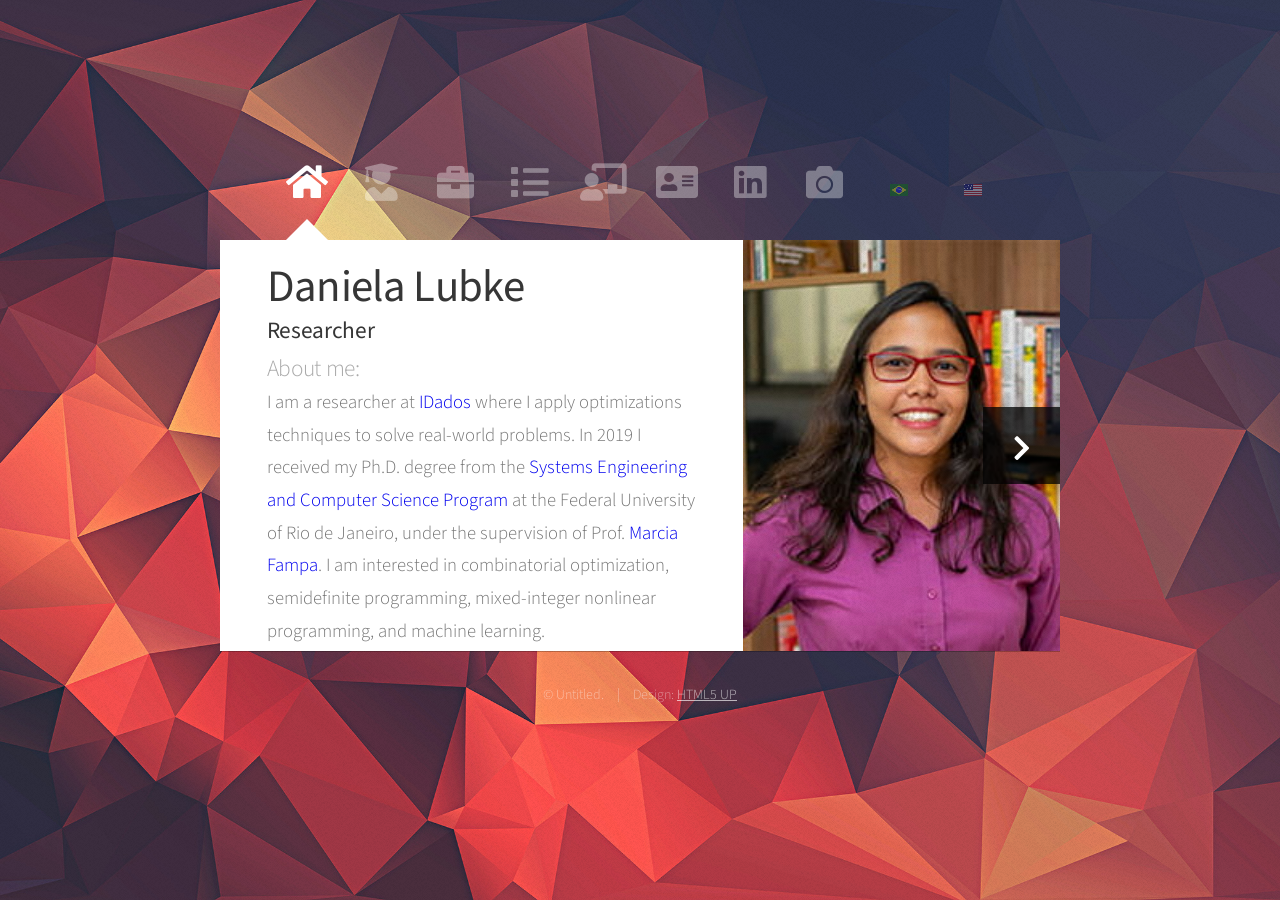
==== index.html @ ae545140 "Add files via upload" ====
<!DOCTYPE HTML>
<!--
	Astral by HTML5 UP
	html5up.net | @ajlkn
    Free for personal and commercial use under the CCA 3.0 license (html5up.net/license)
    https://fontawesome.com/icons?d=gallery
-->
<html>
	<head>
		<title>Daniela Lubke</title>
		<meta charset="utf-8" />
		<meta name="viewport" content="width=device-width, initial-scale=1, user-scalable=no" />
		<link rel="stylesheet" href="assets/css/main.css" />
		<noscript><link rel="stylesheet" href="assets/css/noscript.css" /></noscript>
	</head>
	<body class="is-preload">

		<!-- Wrapper-->
			<div id="wrapper">

				<!-- Nav -->
					<nav id="nav">
                        <a href="#" class="icon solid fa-home"><span>Home</span></a>
                        <a href="#education" class="icon solid fa-user-graduate"><span>Education</span></a>
						<a href="#work" class="icon solid fa-briefcase"><span>Work</span></a>
                        <a href="#papers" class="icon solid fa-list"><span>Publications</span></a>
                        <a href="#talks" class="icon solid fa-chalkboard-teacher"><span>Talks</span></a>
                       <!-- <a href="#tutorial" class="icon solid fa-file-code"><span>Tutorial</span></a>  -->
                        <a class="icon solid fa-address-card" href = "docs/D_Lubke_cv_EN.pdf"><span>CV</span></a>
						<a href="https://www.linkedin.com/in/danielalubke" class="icon brands fa-linkedin"><span>Linkedin</span></a>
                        <a href="#photos" class="icon solid fa-camera"><span>Photos</span></a>
                        <a href="index_pt.html" ><img src="images/pt_br.gif" id="logo" /><span>Português</span></a>
                        <a href= "index_en.html"><img src="images/us.gif" id="logo" /><span>English</span></a>


                        
						
						
					</nav>

				<!-- Main -->
					<div id="main">

						<!-- Me -->
							<article id="home" class="panel intro">
								<header>
                                    <h1 class="text-center" style="margin-top: 5%" >Daniela Lubke</h1>
                                    
                                    <h3>Researcher</h3>
                                
                                </p></p>
                                    <p>
                                        <p>About me:</p>


                                        I am a researcher at <a href="http://idados.id" style="text-decoration: none;" onMouseOver="this.style.textDecoration='underline';" onMouseOut="this.style.textDecoration='none';">
                                            IDados</a> where I apply optimizations techniques to solve real-world problems. 
                                        In 2019 I received my Ph.D. degree from the 
                                        <a href= "https://www.cos.ufrj.br/index.php/en/" style="text-decoration: none;" onMouseOver="this.style.textDecoration='underline';" onMouseOut="this.style.textDecoration='none';"> Systems Engineering and Computer Science Program</a> 
                                        at the Federal University of Rio de Janeiro, under the supervision of Prof.  <a href ="https://www.cos.ufrj.br/index.php/en/people/details/22/1039-fampa" style="text-decoration: none;" onMouseOver="this.style.textDecoration='underline';" onMouseOut="this.style.textDecoration='none';">Marcia Fampa</a>. 
                                        
                                        I am interested in combinatorial optimization, semidefinite programming, mixed-integer nonlinear programming, and machine learning.
                                        

                                    
                                    </p> 


								</header>
								<a href="#education" class="jumplink pic">
									<span class="arrow icon solid fa-chevron-right"><span>More about me</span></span>
									<img src="images/daniela-lubke.jpg" alt="" />
								</a>
                            </article>
                            

						<!-- Education -->
                        <article id="education" class="panel">
                            <header>
                                <h2>Education</h2>
                            </header>
                            <p>

                                <a class="icon solid fa-user-graduate"></a> D.Sc. in  Systems Engineering and Computer Science, 2019<br>
                                Federal University of Rio de Janeiro, UFRJ<br><br>

                                <a class="icon solid fa-user-graduate"></a> M.Sc. in Systems Engineering and Computer Science, 2014<br>
                                Federal University of Rio de Janeiro, UFRJ<br><br>

                                <a class="icon solid fa-user-graduate"></a> B.Sc. in Mathematics, 2011<br>
                                Federal Rural University of Rio de Janeiro, UFRRJ<br><br>

                            </p>
                      
                        
                        </article>

                           


						<!-- Work -->
							<article id="work" class="panel">
								<header>
									<h2>Work</h2>
								</header>
								<p>


                                    Since 2018 I am a researcher at <a href ="https://www.idados.id" style="text-decoration: none;" onMouseOver="this.style.textDecoration='underline';" onMouseOut="this.style.textDecoration='none';"> IDados</a>, 
                                    where I develop optimization models to solve real-world problems. My main attribution is modeling and propose solutions for problems in 
                                    public educations. I apply optimization techniques to redesigning the transport network, the schools system and to choose the best place to expand and/or build new schools.

                                    <p>

                                    </p>

                                    In January 2020, my article <a href="https://doi.org/10.1016/j.ejor.2019.08.027" style="text-decoration: none;" onMouseOver="this.style.textDecoration='underline';" onMouseOut="this.style.textDecoration='none';">"Parametric Convex Quadratic Relaxation of the Quadratic Knapsack Problem"</a>, was selected a <a href ="https://www.journals.elsevier.com/european-journal-of-operational-research/highlighted-articles/ejor-editors-choice-articles-january-2020" style="text-decoration: none;" onMouseOver="this.style.textDecoration='underline';" onMouseOut="this.style.textDecoration='none';">  highlighted article of EJOR</a>.
                                    The main contribution of this paper was the new valid inequalities derived from cover and knapsack inequalities for the quadratic knapsack problem. 
                                    These inequalities can also be applied to more general relaxations of binary quadratic programming problems.
                                    <p>

                                    </p>

                                    During my Ph.D., in 2017, I was a visiting researcher in the <a href = "https://uwaterloo.ca/combinatorics-and-optimization/"style="text-decoration: none;" onMouseOver="this.style.textDecoration='underline';" onMouseOut="this.style.textDecoration='none';" >Combinatorics and Optimization department</a> 
                                    at the <a href = "https://uwaterloo.ca"style="text-decoration: none;" onMouseOver="this.style.textDecoration='underline';" onMouseOut="this.style.textDecoration='none';" >
                                        University of Waterloo</a>, 
                                    where I worked together with Prof. <a href="http://www.math.uwaterloo.ca/~hwolkowi/" style="text-decoration: none;" onMouseOver="this.style.textDecoration='underline';" onMouseOut="this.style.textDecoration='none';"> Henry Wolkowicz </a> and Fei Wang. 
                                    
                                    <p>

                                    </p>




                                    <h2>Interests</h2><br>
                                    <ul>
                                        <li>Combinatorial Optimization</li>
                                        <li>Semidefinite Programming </li>
                                        <li>Mixed-Integer Nonlinear Programming</li>
                                        <li>Machine Learning</li>
                                         
                                        
                                    </ul>
    


                                    
                                </p>
							
                            </article>
                            
                              <!-- Tutoriais 
							<article id="tutorial" class="panel">
								<header>
									<h2>Tutoriais</h2>
								</header>
								<p>
									Em construção
                                </p>
                                
                                
								
                            </article>

                            -->

                            
                            <!-- cv -->
							<article id="talks" class="panel">
								<header>
									<h2>Conference Presentations</h2>
								</header>
								<p>
                                    <ul>

                                        
                                        <a href="docs/poster.pdf" class="icon solid fa-file-pdf"><span></span></a> 
                                        <b>ADMM for the SDP relaxation of the QAP and QKP</b><br>
                                        XIX International Conference on Integer Programming and Combinatorial Optimization IPCO.<br> 
                                        <p style="font-size: 15px"> July 2017 - Waterloo, Canada.</p>


                                        <a href="docs/SBPO2015apresenta.pdf" class="icon solid fa-file-pdf"><span></span></a> 
                                        <b>Upper bounds for the binary quadratic knapsack problem</b><br>
                                        XLVII Simpósio Brasileiro de Pesquisa Operacional - SBPO<br>
                                        <p style="font-size: 15px"> August 2015 - Porto de Galinhas, Pernambuco. </p>


                                        <b>Covering of Solid Bodies by Spheres via Flying Elephants Method</b><br>
                                        11th Metaheuristics International Conference.<br>
                                        <p style="font-size: 15px"> June 2015 - Agadir, Marrocos. </p>


                                        <a href="docs/Clustering 2014 Sobrapo XLVI SBPO Salvador.pdf" class="icon solid fa-file-pdf"><span></span></a> 
                                        <b>Solving Medium and Large Size Problems of the Literature by the Accelerated Hyperbolic Smoothing Clustering Method</b><br>
                                        XLVI Simpósio Brasileiro de Pesquisa Operacional.<br>
                                        <p style="font-size: 15px"> Setember 2014 - Salvador, Bahia </p>

                                        <a href="docs/Apres-SBPO-2014.pdf" class="icon solid fa-file-pdf"><span></span></a> 
                                        <b>Solution of the Problem of Covering Solid Bodies by Spheres using the Hyperbolic Smoothing Technique</b><br>
                                        XLVI Simpósio Brasileiro de Pesquisa Operacional.<br>
                                        <p style="font-size: 15px"> Setember 2014 - Salvador, Bahia </p>
                                        

                                    
                                        
                                    </ul>

                                </p>
                                
                                
								
                            </article>
                            
                            <!-- Papers-->
							<article id="papers" class="panel">

                                <header>
									<h2>Ph.D. Thesis (in Portuguese)</h2>
								</header>
								<p>
								<!-- ADD TEXT-->
                                </p>
                                
                                <ul>
                                    <li> <b>LUBKE, D.</b> <i>Relaxações Convexas e Desigualdades Válidas para o Problema da Mochila Quadrático Binário.</i>  2019.</li>
                                    <a href=" https://www.cos.ufrj.br/uploadfile/publicacao/2893.pdf">https://www.cos.ufrj.br/uploadfile/publicacao/2893.pdf</a>
                                    
                                  </ul>

                                  <header>
									<h2>M.Sc. Dissertation (in Portuguese)</h2>
								</header>
								<p>
								<!-- ADD TEXT-->
                                </p>
                                
                                <ul>
                                    <li> <b>LUBKE, D.</b> <i>OPTIMAL COVERING OF SOLID BODIES BY SPHERES VIA HYPERBOLIC
                                        SMOOTHING TECHNIQUE.</i>2014.</li>
                                    <a href=" https://www.cos.ufrj.br/uploadfile/1394623478.pdf">https://www.cos.ufrj.br/uploadfile/1394623478.pdf</a>
                                    
                                  </ul>


								<header>
									<h2>Articles in Scientific Journals</h2>
								</header>
								<p>
								<!-- ADD TEXT-->
                                </p>
                                
                                <ul>
                                    <li>Fampa, M.; <b>LUBKE, D.</b>; WANG, F.; WOLKOWICZ, H. <i>Parametric Convex Quadratic Relaxation of the Quadratic Knapsack Problem.</i> EUROPEAN JOURNAL OF OPERATIONAL RESEARCH, v. 1, p. 1, 2019.</li>
                                    <a href=" https://doi.org/10.1016/j.ejor.2019.08.027">https://doi.org/10.1016/j.ejor.2019.08.027</a>
                                    <li><b>LUBKE, DANIELA CRISTINA</b>; XAVIER, VINICIUS LAYTER; VENCESLAU, HELDER MANOEL; XAVIER, ADILSON ELIAS. <i>Flying elephants method applied to the problem of covering solid bodies with spheres</i>, Int. J. Metaheuristics, Vol. 7, No. 1, 2018.</li>
                                    <a href=" https://doi.org/10.1504/IJMHEUR.2018.091868">https://doi.org/10.1504/IJMHEUR.2018.091868</a>
                                    <li>VENCESLAU, HELDER MANOEL; <b>LUBKE, DANIELA CRISTINA</b>; XAVIER, ADILSON ELIAS. <i>Optimal covering of solid bodies by spheres via the hyperbolic smoothing technique</i>, Optimization Methods and Software, v. 1, p. 1-13, 2014.</li>
                                    <a href=" https://doi.org/10.1080/10556788.2014.934686">https://doi.org/10.1080/10556788.2014.934686</a>
                                  </ul>
                                  

                                  <header>
                                    <h2>Papers presented in conferences</h2>
                                </header>
                                  <ul>
                                    <li> COSTA, M.; FAMPA, M.; <b>LUBKE, D. C.;</b> <i>Upper bounds for the binary quadratic knapsack problem</i>, Publicado em anais do XLVII Simpósio Brasileiro de Pesquisa Operacional, 2015, Porto de Galinhas, Pernambuco.</li>
                                    <a href="http://www.din.uem.br/sbpo/sbpo2015/pdf/142864.pdf">http://www.din.uem.br/sbpo/sbpo2015/pdf/142864.pdf</a>
                                    
                                    <li><b>LUBKE, DANIELA CRISTINA</b>; VENCESLAU, HELDER MANOEL; XAVIER, ADILSON ELIAS. <i>Solution of the Problem of Covering Solid Bodies by Spheres using the Hyperbolic Smoothing Technique</i>, Publicado em anais do XLVI Simpósio Brasileiro de Pesquisa Operacional, 2014, Salvador, Bahia. v.1 p. 2686-2694.</li>
                                    <a href="http://www.din.uem.br/sbpo/sbpo2014/pdf/arq0388.pdf">http://www.din.uem.br/sbpo/sbpo2014/pdf/arq0388.pdf</a>
                                    
                                </ul>

                                 <p>
                                  <header>
                                    <h3>in Portuguese</h3>
                                 </header>
                                 </p>

                                 <ul>
                                    
                                    <li><b>LUBKE, D. C.</b>; XAVIER, A. E.; OLIVEIRA, A. A. F.; XAVIER, V. L. <i>Cobertura de corpos por esferas utilizando suavização hiperbólica.</i> Publicado em anais do XLV Simpósio Brasileiro de Pesquisa Operacional, 2013, Natal. v.1 p. 2658-2665.</li>
                                    <a href="http://www.din.uem.br/sbpo/sbpo2013/pdf/arq0295.pdf">http://www.din.uem.br/sbpo/sbpo2013/pdf/arq0295.pdf</a>
                                   
                                    
                                  </ul>

                                <header>
                                    <h2> Summary published in proceedings of conferences</h2>
                                </header>
                              <ul>
                                <li> Fampa, Marcia; <b>LUBKE, DANIELA CRISTINA</b>; Wang, Fei; Wolkowicz, Henry. <i>Extending cover inequalities for the quadratic knapsack problem to relaxations in lifted space.</i> XIX Latin-Iberoamerican Conference on Operations Research - CLAIO 2018.</li>
                                <a href="http://www.sopios.org.pe/static/claio/proceeding.pdf">http://www.sopios.org.pe/static/claio/proceeding.pdf</a>

                                <li> M. Fampa, <b>D. Lubke</b>, F. Wang, H. Wolkowicz, <i>“Convexification of the Quadratic Knapsack Problem with Integrated Cut Strengthening”</i>. 
                                    Oberwolfach Reports 26 (2019),pp. 19-21. (Proceedings of the workshop on Mixed-integer Nonlinear Optimization: ahatchery for modern mathematics, 
                                    Mathematisches Forschungsinstitut, Oberwolfach,Germany, 2019). DOI: 10.4171/OWR/2019/26

                                <li>VENCESLAU, HELDER MANOEL; <b>LUBKE, DANIELA CRISTINA</b>; XAVIER, ADILSON ELIAS. <i>The Hyperbolic Smoothing Technique applied to the covering of three dimensional bodies by spheres</i>, 2014, Perpignan, France, June 26-28, Book of Abstracts of EUROPT-2014, v. 1. p. 33-33.  </li>

                                <li>XAVIER, A. E. ; OLIVEIRA, A. A. F. ; <b>LUBKE, D. C.</b> ; XAVIER, V. L. <i>Optimal Covering of a Solid Body via Hyperbolic Smoothing Technique</i>, 2013, Florence, Italy, June 26-28, Annals EUROPT 2013. v. 1. p. 31-31. </li>
                                    

                                
                            </ul>
                          </article>


                                              						<!-- Photos -->
							<article id="photos" class="panel">
								<header>
									<h2>Photos</h2>
								</header>
								<p>
                                    
                                    
								</p>
								<section>
									<div class="row">
										<div class="col-4 col-6-medium col-12-small">
											<a href="images/talks/SBPO2015.jpeg" class="image fit"><img src="images/talks/SBPO2015.jpeg" alt=""></a>
										</div>
										<div class="col-4 col-6-medium col-12-small">
											<a href="images/talks/SBPO2015_2.jpeg" class="image fit"><img src="images/talks/SBPO2015_2.jpeg" alt=""></a>
										</div>
										<div class="col-4 col-6-medium col-12-small">
											<a href="images/talks/sbpo2014.jpeg" class="image fit"><img src="images/talks/sbpo2014.jpeg" alt=""></a>
										</div>
										<div class="col-4 col-6-medium col-12-small">
											<a href="images/talks/MIC2015.jpeg" class="image fit"><img src="images/talks/MIC2015.jpeg" alt=""></a>
										</div>
										<div class="col-4 col-6-medium col-12-small">
											<a href="images/talks/tese_1.jpeg" class="image fit"><img src="images/talks/tese_1.jpeg" alt=""></a>
                                        </div>

                                        <div class="col-4 col-6-medium col-12-small">
											<a href="images/talks/tese_2.jpeg" class="image fit"><img src="images/talks/tese_2.jpeg" alt=""></a>
                                        </div>

                                        <div class="col-4 col-6-medium col-12-small">
											<a href="images/talks/IPCO2017.jpeg" class="image fit"><img src="images/talks/IPCO2017.jpeg" alt=""></a>
                                        </div>


                                        <div class="col-4 col-6-medium col-12-small">
											<a href="images/talks/IPCO2017.jpeg" class="image fit"><img src="images/talks/IPCO2017.jpeg" alt=""></a>
                                        </div>




                                        

                                        





                                        

                                        
                                

										
									</div>
								</section>
							</article>







                          
                    </div>
                    




				<!-- Footer -->
					<div id="footer">
						<ul class="copyright">
							<li>&copy; Untitled.</li><li>Design: <a href="http://html5up.net">HTML5 UP</a></li>
						</ul>
					</div>

			</div>

		<!-- Scripts -->
			<script src="assets/js/jquery.min.js"></script>
			<script src="assets/js/browser.min.js"></script>
			<script src="assets/js/breakpoints.min.js"></script>
			<script src="assets/js/util.js"></script>
			<script src="assets/js/main.js"></script>

	</body>
</html>
---- assets/css/main.css ----
@import url("https://fonts.googleapis.com/css?family=Source+Sans+Pro:300,400,300italic,400italic");
@import url("fontawesome-all.min.css");

/*
	Astral by HTML5 UP
	html5up.net | @ajlkn
	Free for personal and commercial use under the CCA 3.0 license (html5up.net/license)
*/

html, body, div, span, applet, object,
iframe, h1, h2, h3, h4, h5, h6, p, blockquote,
pre, a, abbr, acronym, address, big, cite,
code, del, dfn, em, img, ins, kbd, q, s, samp,
small, strike, strong, sub, sup, tt, var, b,
u, i, center, dl, dt, dd, ol, ul, li, fieldset,
form, label, legend, table, caption, tbody,
tfoot, thead, tr, th, td, article, aside,
canvas, details, embed, figure, figcaption,
footer, header, hgroup, menu, nav, output, ruby,
section, summary, time, mark, audio, video {
	margin: 0;
	padding: 0;
	border: 0;
	font-size: 100%;
	font: inherit;
	vertical-align: baseline;}

article, aside, details, figcaption, figure,
footer, header, hgroup, menu, nav, section {
	display: block;}

body {
	line-height: 1;
}

ol, ul {
	list-style: none;
}

blockquote, q {
	quotes: none;
}

	blockquote:before, blockquote:after, q:before, q:after {
		content: '';
		content: none;
	}

table {
	border-collapse: collapse;
	border-spacing: 0;
}

body {
	-webkit-text-size-adjust: none;
}

mark {
	background-color: transparent;
	color: inherit;
}

input::-moz-focus-inner {
	border: 0;
	padding: 0;
}

input, select, textarea {
	-moz-appearance: none;
	-webkit-appearance: none;
	-ms-appearance: none;
	appearance: none;
}

/* Row */

	.row {
		display: flex;
		flex-wrap: wrap;
		box-sizing: border-box;
		align-items: stretch;
	}

		.row > * {
			box-sizing: border-box;
		}

		.row.gtr-uniform > * > :last-child {
			margin-bottom: 0;
		}

		.row.aln-left {
			justify-content: flex-start;
		}

		.row.aln-center {
			justify-content: center;
		}

		.row.aln-right {
			justify-content: flex-end;
		}

		.row.aln-top {
			align-items: flex-start;
		}

		.row.aln-middle {
			align-items: center;
		}

		.row.aln-bottom {
			align-items: flex-end;
		}

		.row > .imp {
			order: -1;
		}

		.row > .col-1 {
			width: 8.33333%;
		}

		.row > .off-1 {
			margin-left: 8.33333%;
		}

		.row > .col-2 {
			width: 16.66667%;
		}

		.row > .off-2 {
			margin-left: 16.66667%;
		}

		.row > .col-3 {
			width: 25%;
		}

		.row > .off-3 {
			margin-left: 25%;
		}

		.row > .col-4 {
			width: 33.33333%;
		}

		.row > .off-4 {
			margin-left: 33.33333%;
		}

		.row > .col-5 {
			width: 41.66667%;
		}

		.row > .off-5 {
			margin-left: 41.66667%;
		}

		.row > .col-6 {
			width: 50%;
		}

		.row > .off-6 {
			margin-left: 50%;
		}

		.row > .col-7 {
			width: 58.33333%;
		}

		.row > .off-7 {
			margin-left: 58.33333%;
		}

		.row > .col-8 {
			width: 66.66667%;
		}

		.row > .off-8 {
			margin-left: 66.66667%;
		}

		.row > .col-9 {
			width: 75%;
		}

		.row > .off-9 {
			margin-left: 75%;
		}

		.row > .col-10 {
			width: 83.33333%;
		}

		.row > .off-10 {
			margin-left: 83.33333%;
		}

		.row > .col-11 {
			width: 91.66667%;
		}

		.row > .off-11 {
			margin-left: 91.66667%;
		}

		.row > .col-12 {
			width: 100%;
		}

		.row > .off-12 {
			margin-left: 100%;
		}

		.row.gtr-0 {
			margin-top: 0em;
			margin-left: 0em;
		}

			.row.gtr-0 > * {
				padding: 0em 0 0 0em;
			}

			.row.gtr-0.gtr-uniform {
				margin-top: 0em;
			}

				.row.gtr-0.gtr-uniform > * {
					padding-top: 0em;
				}

		.row.gtr-25 {
			margin-top: -0.3125em;
			margin-left: -0.3125em;
		}

			.row.gtr-25 > * {
				padding: 0.3125em 0 0 0.3125em;
			}

			.row.gtr-25.gtr-uniform {
				margin-top: -0.3125em;
			}

				.row.gtr-25.gtr-uniform > * {
					padding-top: 0.3125em;
				}

		.row.gtr-50 {
			margin-top: -0.625em;
			margin-left: -0.625em;
		}

			.row.gtr-50 > * {
				padding: 0.625em 0 0 0.625em;
			}

			.row.gtr-50.gtr-uniform {
				margin-top: -0.625em;
			}

				.row.gtr-50.gtr-uniform > * {
					padding-top: 0.625em;
				}

		.row {
			margin-top: -1.25em;
			margin-left: -1.25em;
		}

			.row > * {
				padding: 1.25em 0 0 1.25em;
			}

			.row.gtr-uniform {
				margin-top: -1.25em;
			}

				.row.gtr-uniform > * {
					padding-top: 1.25em;
				}

		.row.gtr-150 {
			margin-top: -1.875em;
			margin-left: -1.875em;
		}

			.row.gtr-150 > * {
				padding: 1.875em 0 0 1.875em;
			}

			.row.gtr-150.gtr-uniform {
				margin-top: -1.875em;
			}

				.row.gtr-150.gtr-uniform > * {
					padding-top: 1.875em;
				}

		.row.gtr-200 {
			margin-top: -2.5em;
			margin-left: -2.5em;
		}

			.row.gtr-200 > * {
				padding: 2.5em 0 0 2.5em;
			}

			.row.gtr-200.gtr-uniform {
				margin-top: -2.5em;
			}

				.row.gtr-200.gtr-uniform > * {
					padding-top: 2.5em;
				}

		@media screen and (max-width: 1680px) {

			.row {
				display: flex;
				flex-wrap: wrap;
				box-sizing: border-box;
				align-items: stretch;
			}

				.row > * {
					box-sizing: border-box;
				}

				.row.gtr-uniform > * > :last-child {
					margin-bottom: 0;
				}

				.row.aln-left {
					justify-content: flex-start;
				}

				.row.aln-center {
					justify-content: center;
				}

				.row.aln-right {
					justify-content: flex-end;
				}

				.row.aln-top {
					align-items: flex-start;
				}

				.row.aln-middle {
					align-items: center;
				}

				.row.aln-bottom {
					align-items: flex-end;
				}

				.row > .imp-xlarge {
					order: -1;
				}

				.row > .col-1-xlarge {
					width: 8.33333%;
				}

				.row > .off-1-xlarge {
					margin-left: 8.33333%;
				}

				.row > .col-2-xlarge {
					width: 16.66667%;
				}

				.row > .off-2-xlarge {
					margin-left: 16.66667%;
				}

				.row > .col-3-xlarge {
					width: 25%;
				}

				.row > .off-3-xlarge {
					margin-left: 25%;
				}

				.row > .col-4-xlarge {
					width: 33.33333%;
				}

				.row > .off-4-xlarge {
					margin-left: 33.33333%;
				}

				.row > .col-5-xlarge {
					width: 41.66667%;
				}

				.row > .off-5-xlarge {
					margin-left: 41.66667%;
				}

				.row > .col-6-xlarge {
					width: 50%;
				}

				.row > .off-6-xlarge {
					margin-left: 50%;
				}

				.row > .col-7-xlarge {
					width: 58.33333%;
				}

				.row > .off-7-xlarge {
					margin-left: 58.33333%;
				}

				.row > .col-8-xlarge {
					width: 66.66667%;
				}

				.row > .off-8-xlarge {
					margin-left: 66.66667%;
				}

				.row > .col-9-xlarge {
					width: 75%;
				}

				.row > .off-9-xlarge {
					margin-left: 75%;
				}

				.row > .col-10-xlarge {
					width: 83.33333%;
				}

				.row > .off-10-xlarge {
					margin-left: 83.33333%;
				}

				.row > .col-11-xlarge {
					width: 91.66667%;
				}

				.row > .off-11-xlarge {
					margin-left: 91.66667%;
				}

				.row > .col-12-xlarge {
					width: 100%;
				}

				.row > .off-12-xlarge {
					margin-left: 100%;
				}

				.row.gtr-0 {
					margin-top: 0em;
					margin-left: 0em;
				}

					.row.gtr-0 > * {
						padding: 0em 0 0 0em;
					}

					.row.gtr-0.gtr-uniform {
						margin-top: 0em;
					}

						.row.gtr-0.gtr-uniform > * {
							padding-top: 0em;
						}

				.row.gtr-25 {
					margin-top: -0.3125em;
					margin-left: -0.3125em;
				}

					.row.gtr-25 > * {
						padding: 0.3125em 0 0 0.3125em;
					}

					.row.gtr-25.gtr-uniform {
						margin-top: -0.3125em;
					}

						.row.gtr-25.gtr-uniform > * {
							padding-top: 0.3125em;
						}

				.row.gtr-50 {
					margin-top: -0.625em;
					margin-left: -0.625em;
				}

					.row.gtr-50 > * {
						padding: 0.625em 0 0 0.625em;
					}

					.row.gtr-50.gtr-uniform {
						margin-top: -0.625em;
					}

						.row.gtr-50.gtr-uniform > * {
							padding-top: 0.625em;
						}

				.row {
					margin-top: -1.25em;
					margin-left: -1.25em;
				}

					.row > * {
						padding: 1.25em 0 0 1.25em;
					}

					.row.gtr-uniform {
						margin-top: -1.25em;
					}

						.row.gtr-uniform > * {
							padding-top: 1.25em;
						}

				.row.gtr-150 {
					margin-top: -1.875em;
					margin-left: -1.875em;
				}

					.row.gtr-150 > * {
						padding: 1.875em 0 0 1.875em;
					}

					.row.gtr-150.gtr-uniform {
						margin-top: -1.875em;
					}

						.row.gtr-150.gtr-uniform > * {
							padding-top: 1.875em;
						}

				.row.gtr-200 {
					margin-top: -2.5em;
					margin-left: -2.5em;
				}

					.row.gtr-200 > * {
						padding: 2.5em 0 0 2.5em;
					}

					.row.gtr-200.gtr-uniform {
						margin-top: -2.5em;
					}

						.row.gtr-200.gtr-uniform > * {
							padding-top: 2.5em;
						}

		}

		@media screen and (max-width: 1280px) {

			.row {
				display: flex;
				flex-wrap: wrap;
				box-sizing: border-box;
				align-items: stretch;
			}

				.row > * {
					box-sizing: border-box;
				}

				.row.gtr-uniform > * > :last-child {
					margin-bottom: 0;
				}

				.row.aln-left {
					justify-content: flex-start;
				}

				.row.aln-center {
					justify-content: center;
				}

				.row.aln-right {
					justify-content: flex-end;
				}

				.row.aln-top {
					align-items: flex-start;
				}

				.row.aln-middle {
					align-items: center;
				}

				.row.aln-bottom {
					align-items: flex-end;
				}

				.row > .imp-large {
					order: -1;
				}

				.row > .col-1-large {
					width: 8.33333%;
				}

				.row > .off-1-large {
					margin-left: 8.33333%;
				}

				.row > .col-2-large {
					width: 16.66667%;
				}

				.row > .off-2-large {
					margin-left: 16.66667%;
				}

				.row > .col-3-large {
					width: 25%;
				}

				.row > .off-3-large {
					margin-left: 25%;
				}

				.row > .col-4-large {
					width: 33.33333%;
				}

				.row > .off-4-large {
					margin-left: 33.33333%;
				}

				.row > .col-5-large {
					width: 41.66667%;
				}

				.row > .off-5-large {
					margin-left: 41.66667%;
				}

				.row > .col-6-large {
					width: 50%;
				}

				.row > .off-6-large {
					margin-left: 50%;
				}

				.row > .col-7-large {
					width: 58.33333%;
				}

				.row > .off-7-large {
					margin-left: 58.33333%;
				}

				.row > .col-8-large {
					width: 66.66667%;
				}

				.row > .off-8-large {
					margin-left: 66.66667%;
				}

				.row > .col-9-large {
					width: 75%;
				}

				.row > .off-9-large {
					margin-left: 75%;
				}

				.row > .col-10-large {
					width: 83.33333%;
				}

				.row > .off-10-large {
					margin-left: 83.33333%;
				}

				.row > .col-11-large {
					width: 91.66667%;
				}

				.row > .off-11-large {
					margin-left: 91.66667%;
				}

				.row > .col-12-large {
					width: 100%;
				}

				.row > .off-12-large {
					margin-left: 100%;
				}

				.row.gtr-0 {
					margin-top: 0em;
					margin-left: 0em;
				}

					.row.gtr-0 > * {
						padding: 0em 0 0 0em;
					}

					.row.gtr-0.gtr-uniform {
						margin-top: 0em;
					}

						.row.gtr-0.gtr-uniform > * {
							padding-top: 0em;
						}

				.row.gtr-25 {
					margin-top: -0.3125em;
					margin-left: -0.3125em;
				}

					.row.gtr-25 > * {
						padding: 0.3125em 0 0 0.3125em;
					}

					.row.gtr-25.gtr-uniform {
						margin-top: -0.3125em;
					}

						.row.gtr-25.gtr-uniform > * {
							padding-top: 0.3125em;
						}

				.row.gtr-50 {
					margin-top: -0.625em;
					margin-left: -0.625em;
				}

					.row.gtr-50 > * {
						padding: 0.625em 0 0 0.625em;
					}

					.row.gtr-50.gtr-uniform {
						margin-top: -0.625em;
					}

						.row.gtr-50.gtr-uniform > * {
							padding-top: 0.625em;
						}

				.row {
					margin-top: -1.25em;
					margin-left: -1.25em;
				}

					.row > * {
						padding: 1.25em 0 0 1.25em;
					}

					.row.gtr-uniform {
						margin-top: -1.25em;
					}

						.row.gtr-uniform > * {
							padding-top: 1.25em;
						}

				.row.gtr-150 {
					margin-top: -1.875em;
					margin-left: -1.875em;
				}

					.row.gtr-150 > * {
						padding: 1.875em 0 0 1.875em;
					}

					.row.gtr-150.gtr-uniform {
						margin-top: -1.875em;
					}

						.row.gtr-150.gtr-uniform > * {
							padding-top: 1.875em;
						}

				.row.gtr-200 {
					margin-top: -2.5em;
					margin-left: -2.5em;
				}

					.row.gtr-200 > * {
						padding: 2.5em 0 0 2.5em;
					}

					.row.gtr-200.gtr-uniform {
						margin-top: -2.5em;
					}

						.row.gtr-200.gtr-uniform > * {
							padding-top: 2.5em;
						}

		}

		@media screen and (max-width: 980px) {

			.row {
				display: flex;
				flex-wrap: wrap;
				box-sizing: border-box;
				align-items: stretch;
			}

				.row > * {
					box-sizing: border-box;
				}

				.row.gtr-uniform > * > :last-child {
					margin-bottom: 0;
				}

				.row.aln-left {
					justify-content: flex-start;
				}

				.row.aln-center {
					justify-content: center;
				}

				.row.aln-right {
					justify-content: flex-end;
				}

				.row.aln-top {
					align-items: flex-start;
				}

				.row.aln-middle {
					align-items: center;
				}

				.row.aln-bottom {
					align-items: flex-end;
				}

				.row > .imp-medium {
					order: -1;
				}

				.row > .col-1-medium {
					width: 8.33333%;
				}

				.row > .off-1-medium {
					margin-left: 8.33333%;
				}

				.row > .col-2-medium {
					width: 16.66667%;
				}

				.row > .off-2-medium {
					margin-left: 16.66667%;
				}

				.row > .col-3-medium {
					width: 25%;
				}

				.row > .off-3-medium {
					margin-left: 25%;
				}

				.row > .col-4-medium {
					width: 33.33333%;
				}

				.row > .off-4-medium {
					margin-left: 33.33333%;
				}

				.row > .col-5-medium {
					width: 41.66667%;
				}

				.row > .off-5-medium {
					margin-left: 41.66667%;
				}

				.row > .col-6-medium {
					width: 50%;
				}

				.row > .off-6-medium {
					margin-left: 50%;
				}

				.row > .col-7-medium {
					width: 58.33333%;
				}

				.row > .off-7-medium {
					margin-left: 58.33333%;
				}

				.row > .col-8-medium {
					width: 66.66667%;
				}

				.row > .off-8-medium {
					margin-left: 66.66667%;
				}

				.row > .col-9-medium {
					width: 75%;
				}

				.row > .off-9-medium {
					margin-left: 75%;
				}

				.row > .col-10-medium {
					width: 83.33333%;
				}

				.row > .off-10-medium {
					margin-left: 83.33333%;
				}

				.row > .col-11-medium {
					width: 91.66667%;
				}

				.row > .off-11-medium {
					margin-left: 91.66667%;
				}

				.row > .col-12-medium {
					width: 100%;
				}

				.row > .off-12-medium {
					margin-left: 100%;
				}

				.row.gtr-0 {
					margin-top: 0em;
					margin-left: 0em;
				}

					.row.gtr-0 > * {
						padding: 0em 0 0 0em;
					}

					.row.gtr-0.gtr-uniform {
						margin-top: 0em;
					}

						.row.gtr-0.gtr-uniform > * {
							padding-top: 0em;
						}

				.row.gtr-25 {
					margin-top: -0.3125em;
					margin-left: -0.3125em;
				}

					.row.gtr-25 > * {
						padding: 0.3125em 0 0 0.3125em;
					}

					.row.gtr-25.gtr-uniform {
						margin-top: -0.3125em;
					}

						.row.gtr-25.gtr-uniform > * {
							padding-top: 0.3125em;
						}

				.row.gtr-50 {
					margin-top: -0.625em;
					margin-left: -0.625em;
				}

					.row.gtr-50 > * {
						padding: 0.625em 0 0 0.625em;
					}

					.row.gtr-50.gtr-uniform {
						margin-top: -0.625em;
					}

						.row.gtr-50.gtr-uniform > * {
							padding-top: 0.625em;
						}

				.row {
					margin-top: -1.25em;
					margin-left: -1.25em;
				}

					.row > * {
						padding: 1.25em 0 0 1.25em;
					}

					.row.gtr-uniform {
						margin-top: -1.25em;
					}

						.row.gtr-uniform > * {
							padding-top: 1.25em;
						}

				.row.gtr-150 {
					margin-top: -1.875em;
					margin-left: -1.875em;
				}

					.row.gtr-150 > * {
						padding: 1.875em 0 0 1.875em;
					}

					.row.gtr-150.gtr-uniform {
						margin-top: -1.875em;
					}

						.row.gtr-150.gtr-uniform > * {
							padding-top: 1.875em;
						}

				.row.gtr-200 {
					margin-top: -2.5em;
					margin-left: -2.5em;
				}

					.row.gtr-200 > * {
						padding: 2.5em 0 0 2.5em;
					}

					.row.gtr-200.gtr-uniform {
						margin-top: -2.5em;
					}

						.row.gtr-200.gtr-uniform > * {
							padding-top: 2.5em;
						}

		}

		@media screen and (max-width: 736px) {

			.row {
				display: flex;
				flex-wrap: wrap;
				box-sizing: border-box;
				align-items: stretch;
			}

				.row > * {
					box-sizing: border-box;
				}

				.row.gtr-uniform > * > :last-child {
					margin-bottom: 0;
				}

				.row.aln-left {
					justify-content: flex-start;
				}

				.row.aln-center {
					justify-content: center;
				}

				.row.aln-right {
					justify-content: flex-end;
				}

				.row.aln-top {
					align-items: flex-start;
				}

				.row.aln-middle {
					align-items: center;
				}

				.row.aln-bottom {
					align-items: flex-end;
				}

				.row > .imp-small {
					order: -1;
				}

				.row > .col-1-small {
					width: 8.33333%;
				}

				.row > .off-1-small {
					margin-left: 8.33333%;
				}

				.row > .col-2-small {
					width: 16.66667%;
				}

				.row > .off-2-small {
					margin-left: 16.66667%;
				}

				.row > .col-3-small {
					width: 25%;
				}

				.row > .off-3-small {
					margin-left: 25%;
				}

				.row > .col-4-small {
					width: 33.33333%;
				}

				.row > .off-4-small {
					margin-left: 33.33333%;
				}

				.row > .col-5-small {
					width: 41.66667%;
				}

				.row > .off-5-small {
					margin-left: 41.66667%;
				}

				.row > .col-6-small {
					width: 50%;
				}

				.row > .off-6-small {
					margin-left: 50%;
				}

				.row > .col-7-small {
					width: 58.33333%;
				}

				.row > .off-7-small {
					margin-left: 58.33333%;
				}

				.row > .col-8-small {
					width: 66.66667%;
				}

				.row > .off-8-small {
					margin-left: 66.66667%;
				}

				.row > .col-9-small {
					width: 75%;
				}

				.row > .off-9-small {
					margin-left: 75%;
				}

				.row > .col-10-small {
					width: 83.33333%;
				}

				.row > .off-10-small {
					margin-left: 83.33333%;
				}

				.row > .col-11-small {
					width: 91.66667%;
				}

				.row > .off-11-small {
					margin-left: 91.66667%;
				}

				.row > .col-12-small {
					width: 100%;
				}

				.row > .off-12-small {
					margin-left: 100%;
				}

				.row.gtr-0 {
					margin-top: 0em;
					margin-left: 0em;
				}

					.row.gtr-0 > * {
						padding: 0em 0 0 0em;
					}

					.row.gtr-0.gtr-uniform {
						margin-top: 0em;
					}

						.row.gtr-0.gtr-uniform > * {
							padding-top: 0em;
						}

				.row.gtr-25 {
					margin-top: -0.3125em;
					margin-left: -0.3125em;
				}

					.row.gtr-25 > * {
						padding: 0.3125em 0 0 0.3125em;
					}

					.row.gtr-25.gtr-uniform {
						margin-top: -0.3125em;
					}

						.row.gtr-25.gtr-uniform > * {
							padding-top: 0.3125em;
						}

				.row.gtr-50 {
					margin-top: -0.625em;
					margin-left: -0.625em;
				}

					.row.gtr-50 > * {
						padding: 0.625em 0 0 0.625em;
					}

					.row.gtr-50.gtr-uniform {
						margin-top: -0.625em;
					}

						.row.gtr-50.gtr-uniform > * {
							padding-top: 0.625em;
						}

				.row {
					margin-top: -1.25em;
					margin-left: -1.25em;
				}

					.row > * {
						padding: 1.25em 0 0 1.25em;
					}

					.row.gtr-uniform {
						margin-top: -1.25em;
					}

						.row.gtr-uniform > * {
							padding-top: 1.25em;
						}

				.row.gtr-150 {
					margin-top: -1.875em;
					margin-left: -1.875em;
				}

					.row.gtr-150 > * {
						padding: 1.875em 0 0 1.875em;
					}

					.row.gtr-150.gtr-uniform {
						margin-top: -1.875em;
					}

						.row.gtr-150.gtr-uniform > * {
							padding-top: 1.875em;
						}

				.row.gtr-200 {
					margin-top: -2.5em;
					margin-left: -2.5em;
				}

					.row.gtr-200 > * {
						padding: 2.5em 0 0 2.5em;
					}

					.row.gtr-200.gtr-uniform {
						margin-top: -2.5em;
					}

						.row.gtr-200.gtr-uniform > * {
							padding-top: 2.5em;
						}

		}

/* Basic */

	html {
		box-sizing: border-box;
	}

	*, *:before, *:after {
		box-sizing: inherit;
	}

	body {
		background-image: url("images/overlay.png"), url("images/bg.jpg");
		background-repeat: repeat, no-repeat;
		background-size: auto, 100% 100%;
		background-attachment: fixed;
		overflow-y: scroll;
	}

		body.is-preload *, body.is-preload *:before, body.is-preload *:after {
			-moz-animation: none !important;
			-webkit-animation: none !important;
			-ms-animation: none !important;
			animation: none !important;
			-moz-transition: none !important;
			-webkit-transition: none !important;
			-ms-transition: none !important;
			transition: none !important;
		}

	body, input, textarea, select {
		font-family: 'Source Sans Pro', sans-serif;
		font-weight: 300;
		color: #777777;
		font-size: 20pt;
		line-height: 1.75em;
	}

		@media screen and (max-width: 1680px) {

			body, input, textarea, select {
				font-size: 15pt;
			}

		}

		@media screen and (max-width: 1280px) {

			body, input, textarea, select {
				font-size: 14pt;
			}

		}

		@media screen and (max-width: 736px) {

			body, input, textarea, select {
				font-size: 12pt;
			}

		}

		@media screen and (max-width: 360px) {

			body, input, textarea, select {
				font-size: 11pt;
			}

		}

	strong, b, h1, h2, h3, h4, h5, h6 {
		font-weight: 400;
		color: #363636;
	}

	h1 {
		font-size: 2.4em;
		letter-spacing: -0.015em;
	}

	h2 {
		font-size: 1.8em;
		letter-spacing: -0.015em;
	}

	h3, h4, h5, h6 {
		font-size: 1.25em;
		letter-spacing: -0.015em;
	}

	@media screen and (max-width: 736px) {

		h1 {
			font-size: 1.75em;
		}

		h2 {
			font-size: 1.375em;
		}

		h3, h4, h5, h6 {
			font-size: 1em;
		}

	}

	blockquote {
		border-left: solid 0.5em #ddd;
		padding: 1em 0 1em 2em;
		font-style: italic;
	}

	em, i {
		font-style: italic;
	}

	hr {
		border: 0;
		border-top: solid 1px #ddd;
		padding: 1.5em 0 0 0;
		margin: 1.75em 0 0 0;
	}

	sub {
		position: relative;
		top: 0.5em;
		font-size: 0.8em;
	}

	sup {
		position: relative;
		top: -0.5em;
		font-size: 0.8em;
	}

	br.clear {
		clear: both;
	}

	p, ul, ol, dl, table, blockquote, form {
		margin-bottom: 2em;
	}

/* Table */

	table {
		width: 100%;
	}

		table.default tbody tr {
			border-bottom: solid 1px #f4f4f4;
		}

		table.default td {
			padding: 0.5em 1em 0.5em 1em;
		}

		table.default th {
			text-align: left;
			font-weight: 400;
			padding: 0.5em 1em 0.5em 1em;
		}

		table.default thead {
			border-bottom: solid 2px #f4f4f4;
		}

/* Form */

	form label {
		display: block;
		font-weight: 400;
		color: #363636;
		margin: 0 0 1em 0;
	}

	form input[type="text"],
	form input[type="email"],
	form input[type="password"],
	form select,
	form textarea {
		-webkit-appearance: none;
		border: 0;
		background: #f4f4f4;
		padding: 0.75em;
		width: 100%;
		-moz-transition: background-color .25s ease-in-out;
		-webkit-transition: background-color .25s ease-in-out;
		-ms-transition: background-color .25s ease-in-out;
		transition: background-color .25s ease-in-out;
	}

		form input[type="text"]:focus,
		form input[type="email"]:focus,
		form input[type="password"]:focus,
		form select:focus,
		form textarea:focus {
			background: #f8f8f8;
		}

	form input[type="text"],
	form input[type="email"],
	form input[type="password"],
	form select {
		line-height: 1.35em;
	}

	form ::-webkit-input-placeholder {
		color: #999;
	}

	form :-moz-placeholder {
		color: #999;
	}

	form ::-moz-placeholder {
		color: #999;
	}

	form :-ms-input-placeholder {
		color: #999;
	}

/* Section/Article */

	section, article {
		margin-bottom: 3em;
	}

		section > :last-child, section:last-child, article > :last-child, article:last-child {
			margin-bottom: 0;
		}

	header {
		margin: 0 0 1.5em 0;
	}

		header > p {
			margin: 0.5em 0 0 0;
			color: #aaa;
		}

		@media screen and (max-width: 736px) {

			header {
				margin: 0 0 1em 0;
			}

		}

/* Image */

	.image {
		display: inline-block;
	}

		.image img {
			display: block;
			width: 100%;
		}

		.image.fit {
			display: block;
			width: 100%;
		}

		.image.featured {
			display: block;
			width: 100%;
			margin: 0 0 2em 0;
		}

		.image.left {
			float: left;
			margin: 0 2em 2em 0;
		}

		.image.centered {
			display: block;
			margin: 0 0 2em 0;
		}

			.image.centered img {
				margin: 0 auto;
				width: auto;
			}

/* Button */

	input[type="button"],
	input[type="submit"],
	input[type="reset"],
	button,
	.button {
		-moz-transition: background-color .25s ease-in-out;
		-webkit-transition: background-color .25s ease-in-out;
		-ms-transition: background-color .25s ease-in-out;
		transition: background-color .25s ease-in-out;
		-webkit-appearance: none;
		display: inline-block;
		background-color: #222222;
		color: #ffffff;
		border: 0;
		cursor: pointer;
		outline: 0;
		padding: 0.7em 1.5em 0.7em 1.5em;
	}

		input[type="button"]:hover,
		input[type="submit"]:hover,
		input[type="reset"]:hover,
		button:hover,
		.button:hover {
			background-color: #333333;
		}

		input[type="button"]:active,
		input[type="submit"]:active,
		input[type="reset"]:active,
		button:active,
		.button:active {
			background-color: #444444;
		}

		input[type="button"].alt,
		input[type="submit"].alt,
		input[type="reset"].alt,
		button.alt,
		.button.alt {
			background-color: #777777;
		}

			input[type="button"].alt:hover,
			input[type="submit"].alt:hover,
			input[type="reset"].alt:hover,
			button.alt:hover,
			.button.alt:hover {
				background-color: #888888;
			}

			input[type="button"].alt:active,
			input[type="submit"].alt:active,
			input[type="reset"].alt:active,
			button.alt:active,
			.button.alt:active {
				background-color: #999999;
			}

		input[type="button"].small,
		input[type="submit"].small,
		input[type="reset"].small,
		button.small,
		.button.small {
			font-size: 0.75em;
		}

		input[type="button"].large,
		input[type="submit"].large,
		input[type="reset"].large,
		button.large,
		.button.large {
			font-size: 1.25em;
			padding: 0.5em 1.25em 0.5em 1.25em;
		}

		input[type="button"].xlarge,
		input[type="submit"].xlarge,
		input[type="reset"].xlarge,
		button.xlarge,
		.button.xlarge {
			font-size: 1.5em;
			padding: 0.5em 1.25em 0.5em 1.25em;
		}

		@media screen and (max-width: 736px) {

			input[type="button"],
			input[type="submit"],
			input[type="reset"],
			button,
			.button {
				width: 100%;
			}

		}

/* List */

	ul {
		list-style: disc;
		padding-left: 1em;
	}

		ul li {
			padding-left: 0.5em;
		}

	ol {
		list-style: decimal;
		padding-left: 1.25em;
	}

		ol li {
			padding-left: 0.25em;
		}

/* Actions */

	ul.actions {
		list-style: none;
		padding-left: 0;
	}

		ul.actions li {
			display: inline-block;
			padding-left: 0;
			margin: 0 0 0 0.5em;
		}

			ul.actions li:first-child {
				margin-left: 0;
			}

		@media screen and (max-width: 736px) {

			ul.actions li {
				display: block;
				margin: 0.75em 0 0 0;
			}

				ul.actions li:first-child {
					margin-top: 0;
				}

		}

/* Icons */

	.icon {
		text-decoration: none;
		position: relative;
		text-decoration: none;
	}

		.icon:before {
			-moz-osx-font-smoothing: grayscale;
			-webkit-font-smoothing: antialiased;
			display: inline-block;
			font-style: normal;
			font-variant: normal;
			text-rendering: auto;
			line-height: 1;
			text-transform: none !important;
			font-family: 'Font Awesome 5 Free';
			font-weight: 400;
		}

		.icon.solid:before {
			font-weight: 900;
		}

		.icon.brands:before {
			font-family: 'Font Awesome 5 Brands';
		}

		.icon:before {
			line-height: inherit;
		}

		.icon > .label {
			display: none;
		}

/* Nav */

	#nav {
		text-align: center;
		height: 4.25em;
		cursor: default;
	}

		#nav a {
			position: relative;
			display: inline-block;
			color: #ffffff;
			width: 1em;
			height: 1em;
			line-height: 0.9em;
			font-size: 2.5em;
			margin: 0 0.25em 0 0.25em;
			opacity: 0.35;
			outline: 0;
			-moz-transition: opacity .25s ease-in-out;
			-webkit-transition: opacity .25s ease-in-out;
			-ms-transition: opacity .25s ease-in-out;
			transition: opacity .25s ease-in-out;
		}

			#nav a.icon:before {
				padding-right: 0;
			}

			#nav a:before {
				font-size: 0.8em;
			}

			#nav a:after {
				content: '';
				display: block;
				position: absolute;
				left: 50%;
				bottom: -0.75em;
				margin-left: -0.5em;
				border-bottom: solid 0em #ffffff;
				border-left: solid 0.5em transparent;
				border-right: solid 0.5em transparent;
				-moz-transition: border-bottom-width .25s ease-in-out;
				-webkit-transition: border-bottom-width .25s ease-in-out;
				-ms-transition: border-bottom-width .25s ease-in-out;
				transition: border-bottom-width .25s ease-in-out;
			}

			#nav a span {
				display: block;
				position: absolute;
				background: #222222;
				color: #ffffff;
				top: -2.75em;
				font-size: 0.3em;
				height: 2.25em;
				line-height: 2.25em;
				left: 50%;
				opacity: 0;
				-moz-transition: opacity .25s ease-in-out;
				-webkit-transition: opacity .25s ease-in-out;
				-ms-transition: opacity .25s ease-in-out;
				transition: opacity .25s ease-in-out;
				width: 5.5em;
				margin-left: -2.75em;
			}

				#nav a span:after {
					content: '';
					display: block;
					position: absolute;
					bottom: -0.4em;
					left: 50%;
					margin-left: -0.6em;
					border-top: solid 0.6em #222222;
					border-left: solid 0.6em transparent;
					border-right: solid 0.6em transparent;
				}

			#nav a:hover {
				opacity: 1.0;
			}

				#nav a:hover span {
					opacity: 1.0;
				}

			#nav a.active {
				opacity: 1.0;
			}

				#nav a.active:after {
					border-bottom-width: 0.5em;
				}

		@media screen and (max-width: 980px) {

			#nav a span {
				display: none;
			}

		}

/* Wrapper */

	#wrapper {
		width: 45em;
		margin: 0 auto;
		min-height: 100vh;
		max-width: 100%;
		padding: 4em 0;
		display: -moz-flex;
		display: -webkit-flex;
		display: -ms-flex;
		display: flex;
		-moz-flex-direction: column;
		-webkit-flex-direction: column;
		-ms-flex-direction: column;
		flex-direction: column;
		-moz-align-items: center;
		-webkit-align-items: center;
		-ms-align-items: center;
		align-items: center;
		-moz-justify-content: center;
		-webkit-justify-content: center;
		-ms-justify-content: center;
		justify-content: center;
		-moz-transition: opacity 1s ease-in-out;
		-webkit-transition: opacity 1s ease-in-out;
		-ms-transition: opacity 1s ease-in-out;
		transition: opacity 1s ease-in-out;
	}

		body.is-preload #wrapper {
			opacity: 0;
		}

		@media screen and (max-width: 1280px) {

			#wrapper {
				padding: 3em 0;
				max-width: calc(100% - 6em);
			}

		}

		@media screen and (max-width: 980px) {

			#wrapper {
				padding: 1.5em 0;
				max-width: calc(100% - 8em);
			}

		}

		@media screen and (max-width: 736px) {

			#wrapper {
				padding: 1em 0;
				max-width: calc(100% - 2em);
			}

		}

		@media screen and (max-width: 360px) {

			#wrapper {
				padding: 1em 0;
				max-width: 100%;
			}

		}

/* Main */

	#main {
		position: relative;
		overflow: hidden;
		width: 100%;
		background: #ffffff;
		box-shadow: 0px 1px 0px 0px rgba(0, 0, 0, 0.25);
		-moz-transition: min-height 0.5s ease-in-out, max-height 0.5s ease-in-out;
		-webkit-transition: min-height 0.5s ease-in-out, max-height 0.5s ease-in-out;
		-ms-transition: min-height 0.5s ease-in-out, max-height 0.5s ease-in-out;
		transition: min-height 0.5s ease-in-out, max-height 0.5s ease-in-out;
	}

		#main > .panel {
			-moz-transition: opacity 0.25s ease-in-out;
			-webkit-transition: opacity 0.25s ease-in-out;
			-ms-transition: opacity 0.25s ease-in-out;
			transition: opacity 0.25s ease-in-out;
			margin-bottom: 0;
			position: relative;
			padding: 3.5em 2.5em 2.5em 2.5em;
			width: 100%;
		}

			#main > .panel.inactive {
				opacity: 0;
			}

			@media screen and (max-width: 736px) {

				#main > .panel {
					padding: 2em 1.5em 1.5em 1.5em;
				}

			}

			#main > .panel.intro {
				padding: 0;
				height: 22em;
				display: -moz-flex;
				display: -webkit-flex;
				display: -ms-flex;
				display: flex;
				-moz-flex-direction: row;
				-webkit-flex-direction: row;
				-ms-flex-direction: row;
				flex-direction: row;
				-moz-align-items: center;
				-webkit-align-items: center;
				-ms-align-items: center;
				align-items: center;
			}

				#main > .panel.intro .pic {
					text-decoration: none;
					position: relative;
					-moz-flex-grow: 0;
					-webkit-flex-grow: 0;
					-ms-flex-grow: 0;
					flex-grow: 0;
					-moz-flex-shrink: 0;
					-webkit-flex-shrink: 0;
					-ms-flex-shrink: 0;
					flex-shrink: 0;
					width: 17em;
					height: 100%;
				}

					#main > .panel.intro .pic:before {
						content: '';
						position: absolute;
						top: 0;
						left: 0;
						background: url("images/overlay.png");
						width: 100%;
						height: 100%;
						z-index: 1;
					}

					#main > .panel.intro .pic img {
						position: relative;
						display: block;
						position: absolute;
						top: 0;
						left: 0;
						width: 100%;
						height: 100%;
						-moz-object-fit: cover;
						-webkit-object-fit: cover;
						-ms-object-fit: cover;
						object-fit: cover;
						-moz-object-position: center;
						-webkit-object-position: center;
						-ms-object-position: center;
						object-position: center;
					}

					#main > .panel.intro .pic .arrow {
						display: block;
						position: absolute;
						right: 0;
						top: 50%;
						margin-top: -1.375em;
						width: 2.75em;
						height: 2.75em;
						background: #000;
						background: rgba(0, 0, 0, 0.75);
						color: #ffffff;
						text-align: center;
						line-height: 2.75em;
						font-size: 1.5em;
						z-index: 1;
						-moz-transition: width .15s ease-in-out, padding-right .15s ease-in-out;
						-webkit-transition: width .15s ease-in-out, padding-right .15s ease-in-out;
						-ms-transition: width .15s ease-in-out, padding-right .15s ease-in-out;
						transition: width .15s ease-in-out, padding-right .15s ease-in-out;
					}

						#main > .panel.intro .pic .arrow:before {
							position: relative;
							padding-right: 0;
							top: 0.125em;
						}

						#main > .panel.intro .pic .arrow span {
							display: block;
							text-indent: -9999px;
						}

					#main > .panel.intro .pic:hover .arrow {
						width: 3em;
						padding-right: 0.25em;
					}

				#main > .panel.intro header {
					-moz-flex-grow: 1;
					-webkit-flex-grow: 1;
					-ms-flex-grow: 1;
					flex-grow: 1;
					-moz-flex-shrink: 1;
					-webkit-flex-shrink: 1;
					-ms-flex-shrink: 1;
					flex-shrink: 1;
					padding: 3.5em 2.5em;
					margin-bottom: 0;
					width: 100%;
				}

					#main > .panel.intro header h1 {
						line-height: 1.25em;
						margin-bottom: 0;
					}

					#main > .panel.intro header p {
						letter-spacing: -0.015em;
						font-size: 1.25em;
						margin: 0.25em 0 0 0;
					}

				@media screen and (max-width: 980px) {

					#main > .panel.intro {
						-moz-flex-direction: column;
						-webkit-flex-direction: column;
						-ms-flex-direction: column;
						flex-direction: column;
						height: auto;
					}

						#main > .panel.intro .pic {
							height: 25em;
							width: 100%;
						}

						#main > .panel.intro header {
							padding: 4em;
							text-align: center;
						}

				}

				@media screen and (max-width: 736px) {

					#main > .panel.intro .pic {
						height: 20em;
					}

					#main > .panel.intro header {
						padding: 2.75em 2em 2.5em 2em;
					}

						#main > .panel.intro header p {
							font-size: 1em;
							margin: 0.25em 0 0 0;
						}

				}

/* Footer */

	#footer {
		color: rgba(255, 255, 255, 0.45);
		text-align: center;
		padding: 2em 0 0 0;
		font-size: 0.75em;
	}

		#footer a {
			color: #ddd;
			color: rgba(255, 255, 255, 0.65);
			-moz-transition: color .25s ease-in-out;
			-webkit-transition: color .25s ease-in-out;
			-ms-transition: color .25s ease-in-out;
			transition: color .25s ease-in-out;
		}

			#footer a:hover {
				color: white;
			}

		#footer .copyright {
			list-style: none;
			padding-left: 0;
		}

			#footer .copyright li {
				display: inline-block;
				padding-left: 1em;
				margin-left: 1em;
				border-left: solid 1px rgba(255, 255, 255, 0.25);
				line-height: 1;
			}

				#footer .copyright li:first-child {
					padding-left: 0;
					margin-left: 0;
					border-left: 0;
				}

		@media screen and (max-width: 736px) {

			#footer .copyright li {
				padding-left: 0.5em;
				margin-left: 0.5em;
			}

		}
---- assets/css/noscript.css ----
/*
	Astral by HTML5 UP
	html5up.net | @ajlkn
	Free for personal and commercial use under the CCA 3.0 license (html5up.net/license)
*/

/* Wrapper */

	#wrapper {
		opacity: 1 !important;
	}

/* Nav */

	#nav a {
		opacity: 1.0;
	}

		#nav a:before, #nav a:after {
			display: none;
		}

		#nav a span {
			top: 0;
			opacity: 1.0;
		}

			#nav a span:after {
				display: none;
			}

/* Main */

	#main {
		background: none;
		box-shadow: none;
	}

		#main > .panel {
			background: #ffffff;
			margin-bottom: 2em;
		}

			#main > .panel:last-child {
				margin-bottom: 0;
			}
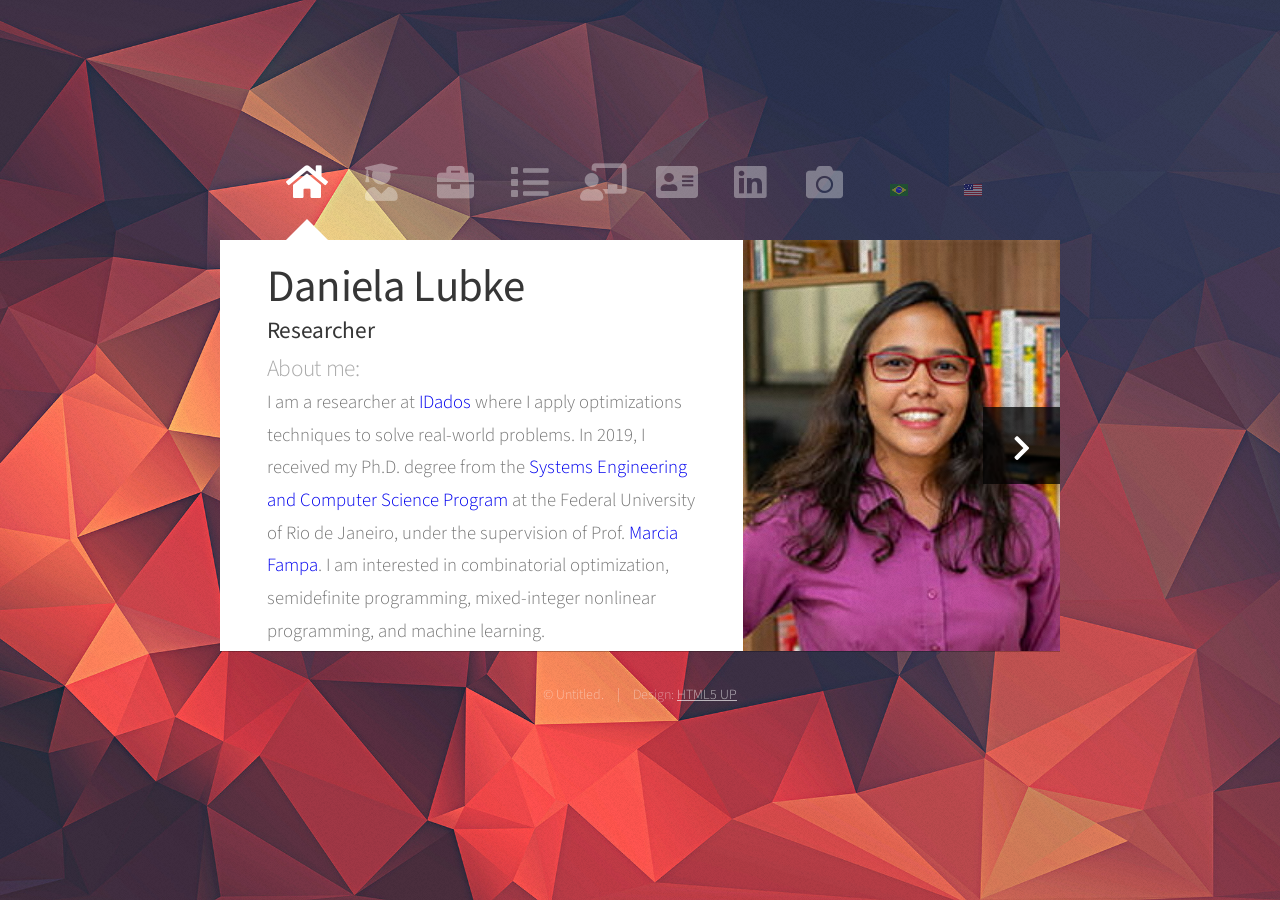
==== commit ea380c6d: "Minor corrections:html and CV" ====
--- a/index.html
+++ b/index.html
@@ -55,7 +55,7 @@
 
                                         I am a researcher at <a href="http://idados.id" style="text-decoration: none;" onMouseOver="this.style.textDecoration='underline';" onMouseOut="this.style.textDecoration='none';">
                                             IDados</a> where I apply optimizations techniques to solve real-world problems. 
-                                        In 2019 I received my Ph.D. degree from the 
+                                        In 2019, I received my Ph.D. degree from the 
                                         <a href= "https://www.cos.ufrj.br/index.php/en/" style="text-decoration: none;" onMouseOver="this.style.textDecoration='underline';" onMouseOut="this.style.textDecoration='none';"> Systems Engineering and Computer Science Program</a> 
                                         at the Federal University of Rio de Janeiro, under the supervision of Prof.  <a href ="https://www.cos.ufrj.br/index.php/en/people/details/22/1039-fampa" style="text-decoration: none;" onMouseOver="this.style.textDecoration='underline';" onMouseOut="this.style.textDecoration='none';">Marcia Fampa</a>. 
                                         
@@ -106,7 +106,7 @@
 								<p>
 
 
-                                    Since 2018 I am a researcher at <a href ="https://www.idados.id" style="text-decoration: none;" onMouseOver="this.style.textDecoration='underline';" onMouseOut="this.style.textDecoration='none';"> IDados</a>, 
+                                    Since 2018, I am a researcher at <a href ="https://www.idados.id" style="text-decoration: none;" onMouseOver="this.style.textDecoration='underline';" onMouseOut="this.style.textDecoration='none';"> IDados</a>, 
                                     where I develop optimization models to solve real-world problems. My main attribution is modeling and propose solutions for problems in 
                                     public educations. I apply optimization techniques to redesigning the transport network, the schools system and to choose the best place to expand and/or build new schools.
 
@@ -224,7 +224,8 @@
                                 </p>
                                 
                                 <ul>
-                                    <li> <b>LUBKE, D.</b> <i>Relaxações Convexas e Desigualdades Válidas para o Problema da Mochila Quadrático Binário.</i>  2019.</li>
+                                    <li> <b>LUBKE, D.</b> <i>CONVEX RELAXATION AND VALID INEQUALITIES OF THE BINARY
+                                        QUADRATIC KNAPSACK PROBLEM</i>  2019.</li>
                                     <a href=" https://www.cos.ufrj.br/uploadfile/publicacao/2893.pdf">https://www.cos.ufrj.br/uploadfile/publicacao/2893.pdf</a>
                                     
                                   </ul>
@@ -238,7 +239,7 @@
                                 
                                 <ul>
                                     <li> <b>LUBKE, D.</b> <i>OPTIMAL COVERING OF SOLID BODIES BY SPHERES VIA HYPERBOLIC
-                                        SMOOTHING TECHNIQUE.</i>2014.</li>
+                                        SMOOTHING TECHNIQUE</i> 2014.</li>
                                     <a href=" https://www.cos.ufrj.br/uploadfile/1394623478.pdf">https://www.cos.ufrj.br/uploadfile/1394623478.pdf</a>
                                     
                                   </ul>
@@ -252,8 +253,12 @@
                                 </p>
                                 
                                 <ul>
-                                    <li>Fampa, M.; <b>LUBKE, D.</b>; WANG, F.; WOLKOWICZ, H. <i>Parametric Convex Quadratic Relaxation of the Quadratic Knapsack Problem.</i> EUROPEAN JOURNAL OF OPERATIONAL RESEARCH, v. 1, p. 1, 2019.</li>
-                                    <a href=" https://doi.org/10.1016/j.ejor.2019.08.027">https://doi.org/10.1016/j.ejor.2019.08.027</a>
+                                    <li>Fampa, M.; <b>LUBKE, D.</b>; WANG, F.; WOLKOWICZ, H. <i>Parametric Convex Quadratic Relaxation of the Quadratic Knapsack Problem.</i> European Journal of Operational Research, v. 1, p. 1, 2020. <br>
+                                    <a href=" https://doi.org/10.1016/j.ejor.2019.08.027">https://doi.org/10.1016/j.ejor.2019.08.027</a><br>
+                                    <i class="icon solid fa-star"></i> This paper was elected highlighted article of European Journal of Operational Research
+                                    in January 2020: <a href= "https://www.journals.elsevier.com/european-journal-of-operational-research/highlighted-articles/ejor-editors-choice-articles-january-2020">https://www.journals.elsevier.com/european-journal-of-operational-research/highlighted-articles/ejor-editors-choice-articles-january-2020</a></li>
+
+
                                     <li><b>LUBKE, DANIELA CRISTINA</b>; XAVIER, VINICIUS LAYTER; VENCESLAU, HELDER MANOEL; XAVIER, ADILSON ELIAS. <i>Flying elephants method applied to the problem of covering solid bodies with spheres</i>, Int. J. Metaheuristics, Vol. 7, No. 1, 2018.</li>
                                     <a href=" https://doi.org/10.1504/IJMHEUR.2018.091868">https://doi.org/10.1504/IJMHEUR.2018.091868</a>
                                     <li>VENCESLAU, HELDER MANOEL; <b>LUBKE, DANIELA CRISTINA</b>; XAVIER, ADILSON ELIAS. <i>Optimal covering of solid bodies by spheres via the hyperbolic smoothing technique</i>, Optimization Methods and Software, v. 1, p. 1-13, 2014.</li>
@@ -344,9 +349,6 @@
                                         </div>
 
 
-                                        <div class="col-4 col-6-medium col-12-small">
-											<a href="images/talks/IPCO2017.jpeg" class="image fit"><img src="images/talks/IPCO2017.jpeg" alt=""></a>
-                                        </div>
 
 
 
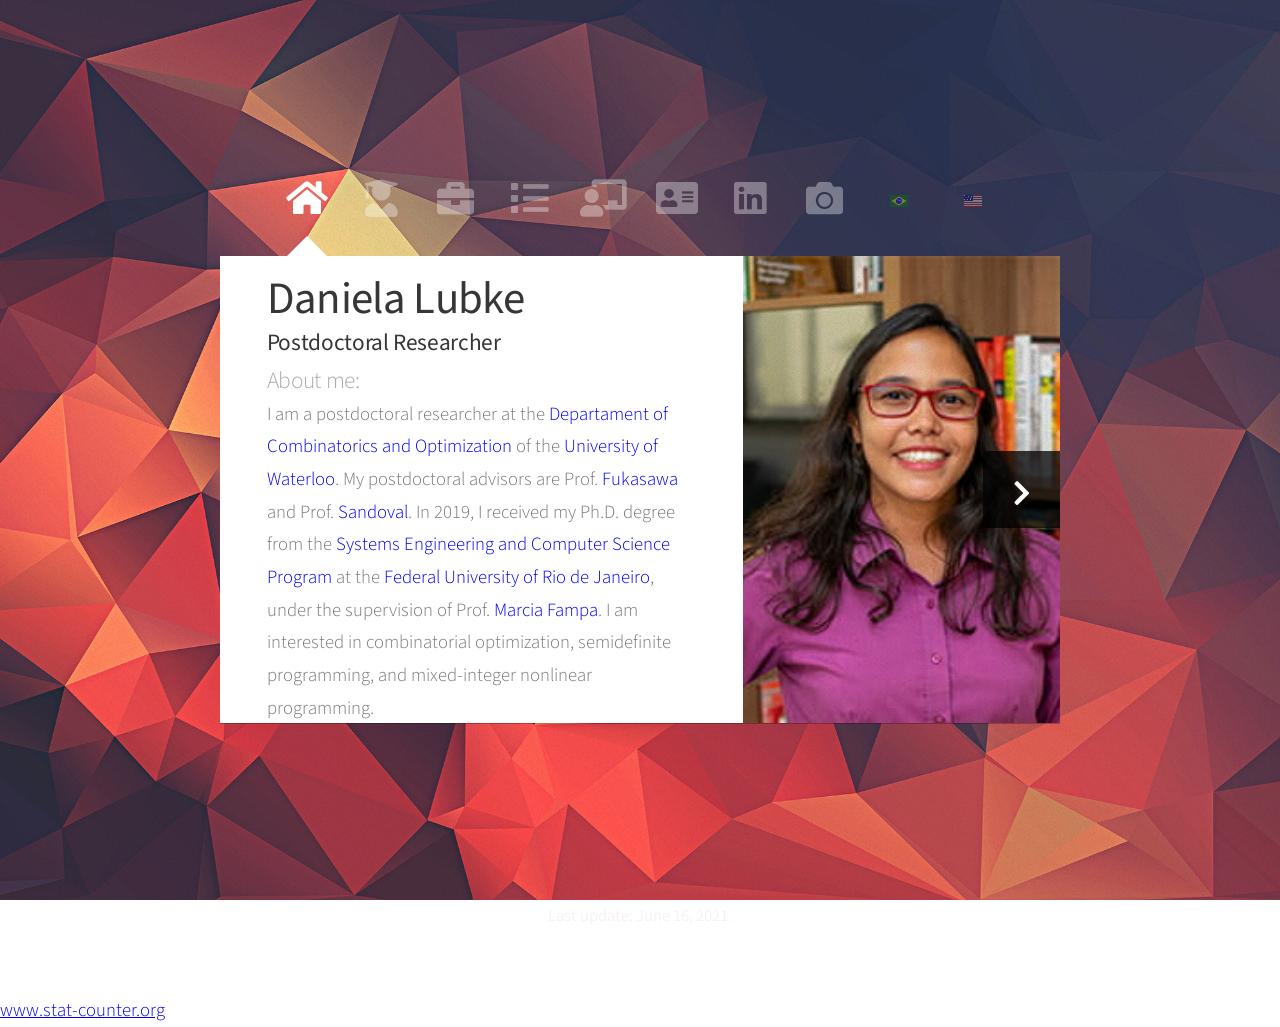
==== commit 4e5529e7: "main update" ====
--- a/index.html
+++ b/index.html
@@ -46,21 +46,43 @@
 								<header>
                                     <h1 class="text-center" style="margin-top: 5%" >Daniela Lubke</h1>
                                     
-                                    <h3>Researcher</h3>
+                                    <h3>Postdoctoral Researcher</h3>
                                 
                                 </p></p>
                                     <p>
                                         <p>About me:</p>
 
-
-                                        I am a researcher at <a href="http://idados.id" style="text-decoration: none;" onMouseOver="this.style.textDecoration='underline';" onMouseOut="this.style.textDecoration='none';">
-                                            IDados</a> where I apply optimizations techniques to solve real-world problems. 
+                                        I am a  postdoctoral researcher at the
+                                        
+                                        
+                                        <a href= "https://uwaterloo.ca/combinatorics-and-optimization/" style="text-decoration: none;" onMouseOver="this.style.textDecoration='underline';" onMouseOut="this.style.textDecoration='none';"> Departament of Combinatorics and Optimization</a>
+
+                                         of the 
+
+                                         
+                                         <a href= "https://uwaterloo.ca" style="text-decoration: none;" onMouseOver="this.style.textDecoration='underline';" onMouseOut="this.style.textDecoration='none';"> University of Waterloo</a>. 
+                                        My postdoctoral advisors are Prof. 
+                                        <a href= "http://www.math.uwaterloo.ca/~rfukasaw/" style="text-decoration: none;" onMouseOver="this.style.textDecoration='underline';" onMouseOut="this.style.textDecoration='none';"> Fukasawa</a>
+                                        
+
+                                         and Prof. 
+                                         
+                                         <a href= "https://uwaterloo.ca/chemical-engineering/profile/laricard" style="text-decoration: none;" onMouseOver="this.style.textDecoration='underline';" onMouseOut="this.style.textDecoration='none';"> Sandoval</a>. 
+                                        
                                         In 2019, I received my Ph.D. degree from the 
                                         <a href= "https://www.cos.ufrj.br/index.php/en/" style="text-decoration: none;" onMouseOver="this.style.textDecoration='underline';" onMouseOut="this.style.textDecoration='none';"> Systems Engineering and Computer Science Program</a> 
-                                        at the Federal University of Rio de Janeiro, under the supervision of Prof.  <a href ="https://www.cos.ufrj.br/index.php/en/people/details/22/1039-fampa" style="text-decoration: none;" onMouseOver="this.style.textDecoration='underline';" onMouseOut="this.style.textDecoration='none';">Marcia Fampa</a>. 
-                                        
-                                        I am interested in combinatorial optimization, semidefinite programming, mixed-integer nonlinear programming, and machine learning.
-                                        
+                                        at the 
+                                        
+                                        <a href= "https://ufrj.br/en/" style="text-decoration: none;" onMouseOver="this.style.textDecoration='underline';" onMouseOut="this.style.textDecoration='none';"> Federal University of Rio de Janeiro</a>,
+                                        
+                                        under the supervision of Prof.  <a href ="http://www.marciafampa.com/index_eng.html" style="text-decoration: none;" onMouseOver="this.style.textDecoration='underline';" onMouseOut="this.style.textDecoration='none';">Marcia Fampa</a>. 
+                                        
+
+                                        I am interested in combinatorial optimization, semidefinite programming, 
+                                        and mixed-integer nonlinear programming.
+
+
+
 
                                     
                                     </p> 
@@ -105,21 +127,45 @@
 								</header>
 								<p>
 
-
-                                    Since 2018, I am a researcher at <a href ="https://www.idados.id" style="text-decoration: none;" onMouseOver="this.style.textDecoration='underline';" onMouseOut="this.style.textDecoration='none';"> IDados</a>, 
-                                    where I develop optimization models to solve real-world problems. My main attribution is modeling and propose solutions for problems in 
-                                    public educations. I apply optimization techniques to redesigning the transport network, the schools system and to choose the best place to expand and/or build new schools.
-
-                                    <p>
+                                    Since June 2021, I am a  postdoctoral researcher at the
+                                        
+                                        
+                                    <a href= "https://uwaterloo.ca/combinatorics-and-optimization/" style="text-decoration: none;" onMouseOver="this.style.textDecoration='underline';" onMouseOut="this.style.textDecoration='none';"> Departament of Combinatorics and Optimization</a>
+
+                                     of the 
+
+                                     
+                                     <a href= "https://uwaterloo.ca" style="text-decoration: none;" onMouseOver="this.style.textDecoration='underline';" onMouseOut="this.style.textDecoration='none';"> University of Waterloo</a>. 
+                                    My postdoctoral advisors are Prof. 
+                                    <a href= "http://www.math.uwaterloo.ca/~rfukasaw/" style="text-decoration: none;" onMouseOver="this.style.textDecoration='underline';" onMouseOut="this.style.textDecoration='none';"> Fukasawa</a>
+                                    
+
+                                     and Prof. 
+                                     
+                                     <a href= "https://uwaterloo.ca/chemical-engineering/profile/laricard" style="text-decoration: none;" onMouseOver="this.style.textDecoration='underline';" onMouseOut="this.style.textDecoration='none';"> Sandoval</a>. 
+                                    I am working with the scheduling problem.
+
+
+                                     <p>
 
                                     </p>
 
+                                    
                                     In January 2020, my article <a href="https://doi.org/10.1016/j.ejor.2019.08.027" style="text-decoration: none;" onMouseOver="this.style.textDecoration='underline';" onMouseOut="this.style.textDecoration='none';">"Parametric Convex Quadratic Relaxation of the Quadratic Knapsack Problem"</a>, was selected a <a href ="https://www.journals.elsevier.com/european-journal-of-operational-research/highlighted-articles/ejor-editors-choice-articles-january-2020" style="text-decoration: none;" onMouseOver="this.style.textDecoration='underline';" onMouseOut="this.style.textDecoration='none';">  highlighted article of EJOR</a>.
                                     The main contribution of this paper was the new valid inequalities derived from cover and knapsack inequalities for the quadratic knapsack problem. 
                                     These inequalities can also be applied to more general relaxations of binary quadratic programming problems.
                                     <p>
 
                                     </p>
+
+                                    From November 2018 to April 2021, I was a researcher at <a href ="https://www.idados.id" style="text-decoration: none;" onMouseOver="this.style.textDecoration='underline';" onMouseOut="this.style.textDecoration='none';"> IDados</a>, 
+                                    where I developed optimization models to solve real-world problems. My main attribution was modeling and propose solutions for problems in 
+                                    public educations. I applied optimization techniques to redesigning the transport network, the schools system and to choose the best place to expand and/or build new schools.
+
+                                    <p>
+
+                                    </p>
+
 
                                     During my Ph.D., in 2017, I was a visiting researcher in the <a href = "https://uwaterloo.ca/combinatorics-and-optimization/"style="text-decoration: none;" onMouseOver="this.style.textDecoration='underline';" onMouseOut="this.style.textDecoration='none';" >Combinatorics and Optimization department</a> 
                                     at the <a href = "https://uwaterloo.ca"style="text-decoration: none;" onMouseOver="this.style.textDecoration='underline';" onMouseOut="this.style.textDecoration='none';" >
@@ -138,7 +184,7 @@
                                         <li>Combinatorial Optimization</li>
                                         <li>Semidefinite Programming </li>
                                         <li>Mixed-Integer Nonlinear Programming</li>
-                                        <li>Machine Learning</li>
+                                        
                                          
                                         
                                     </ul>
@@ -312,86 +358,138 @@
                             </ul>
                           </article>
 
-
                                               						<!-- Photos -->
-							<article id="photos" class="panel">
-								<header>
-									<h2>Photos</h2>
-								</header>
-								<p>
-                                    
-                                    
-								</p>
-								<section>
-									<div class="row">
-										<div class="col-4 col-6-medium col-12-small">
-											<a href="images/talks/SBPO2015.jpeg" class="image fit"><img src="images/talks/SBPO2015.jpeg" alt=""></a>
-										</div>
-										<div class="col-4 col-6-medium col-12-small">
-											<a href="images/talks/SBPO2015_2.jpeg" class="image fit"><img src="images/talks/SBPO2015_2.jpeg" alt=""></a>
-										</div>
-										<div class="col-4 col-6-medium col-12-small">
-											<a href="images/talks/sbpo2014.jpeg" class="image fit"><img src="images/talks/sbpo2014.jpeg" alt=""></a>
-										</div>
-										<div class="col-4 col-6-medium col-12-small">
-											<a href="images/talks/MIC2015.jpeg" class="image fit"><img src="images/talks/MIC2015.jpeg" alt=""></a>
-										</div>
-										<div class="col-4 col-6-medium col-12-small">
-											<a href="images/talks/tese_1.jpeg" class="image fit"><img src="images/talks/tese_1.jpeg" alt=""></a>
-                                        </div>
-
-                                        <div class="col-4 col-6-medium col-12-small">
-											<a href="images/talks/tese_2.jpeg" class="image fit"><img src="images/talks/tese_2.jpeg" alt=""></a>
-                                        </div>
-
-                                        <div class="col-4 col-6-medium col-12-small">
-											<a href="images/talks/IPCO2017.jpeg" class="image fit"><img src="images/talks/IPCO2017.jpeg" alt=""></a>
-                                        </div>
-
-
-
-
-
-
-                                        
-
-                                        
-
-
-
-
-
-                                        
-
-                                        
-                                
-
-										
-									</div>
-								</section>
-							</article>
-
-
-
-
-
-
-
+
+
+                                                                      <article id="photos" class="panel">
+                                                                        <header>
+                                                                          <h2>Photos</h2>
+                                                                        </header>
+                                                                        <p>
+                                                                                            
+                                                                                            
+                                                                        </p>
+                                                                        <section>
+                                                                
+                                                                      <div class="slideshow-container">
+            
+                                                                        <div class="mySlides fade">
+                                                                          <div class="numbertext">1 / 6</div>
+                                                                          <img src="images/talks/SBPO2015.jpeg" style="width:100%">
+                                                                          <div class="textPhoto">Simpósio Brasileiro de Pesquisa Operacional 2015, Porto de Galinhas, Brazil</div>
+                                                                        </div>
+                                                                        <div class="mySlides fade">
+                                                                          <div class="numbertext">2 / 6</div>
+                                                                          <img src="images/talks/SBPO2014.jpeg" style="width:100%">
+                                                                          <div class="textPhoto">Simpósio Brasileiro de Pesquisa Operacional 2014 - Bahia, Brazil</div>
+                                                                        </div>
+                                                                        <div class="mySlides fade">
+                                                                          <div class="numbertext">3 / 6</div>
+                                                                          <img src="images/talks/MIC2015.jpeg" style="width:100%">
+                                                                          <div class="textPhoto">Metaheuristics International Conference (MIC 2015) - Agadir, Morocco</div>
+                                                                        </div>
+                                                                        <div class="mySlides fade">
+                                                                          <div class="numbertext">4 / 6</div>
+                                                                          <img src="images/talks/IPCO2017.jpeg" style="width:100%">
+                                                                          <div class="textPhoto">Integer Programming and Combinatorial Optimization 2017 - Waterloo, Canada</div>
+                                                                        </div>
+                                                                        <div class="mySlides fade">
+                                                                          <div class="numbertext">5 / 6</div>
+                                                                          <img src="images/talks/tese_1.jpeg" style="width:100%">
+                                                                          <div class="textPhoto">Thesis defense 2019 - Rio de Janeiro, Brazil</div>
+                                                                        </div>
+                                                                        <div class="mySlides fade">
+                                                                          <div class="numbertext">6 / 6</div>
+                                                                          <img src="images/talks/tese_2.jpeg" style="width:100%">
+                                                                          <div class="textPhoto">Thesis defense 2019 - Rio de Janeiro, Brazil</div>
+                                                                        </div>
+                                                                        
+                                                                        
+                                                                        <a class="prev" onclick="plusSlides(-1)">&#10094;</a>
+                                                                        <a class="next" onclick="plusSlides(1)">&#10095;</a>
+                                                                        
+                                                                        </div>
+                                                                        <br>
+                                                                        
+                                                                        <div style="text-align:center">
+                                                                          <span class="dot" onclick="currentSlide(1)"></span> 
+                                                                          <span class="dot" onclick="currentSlide(2)"></span> 
+                                                                          <span class="dot" onclick="currentSlide(3)"></span> 
+                                                                          <span class="dot" onclick="currentSlide(4)"></span> 
+                                                                          <span class="dot" onclick="currentSlide(5)"></span> 
+                                                                          <span class="dot" onclick="currentSlide(6)"></span>
+                                                                          
+                                                                        </div>
+                                                                        
+                                                                        <script>
+                                                                        var slideIndex = 1;
+                                                                        showSlides(slideIndex);
+                                                                        
+                                                                        function plusSlides(n) {
+                                                                          showSlides(slideIndex += n);
+                                                                        }
+                                                                        
+                                                                        function currentSlide(n) {
+                                                                          showSlides(slideIndex = n);
+                                                                        }
+                                                                        
+                                                                        function showSlides(n) {
+                                                                          var i;
+                                                                          var slides = document.getElementsByClassName("mySlides");
+                                                                          var dots = document.getElementsByClassName("dot");
+                                                                          if (n > slides.length) {slideIndex = 1}    
+                                                                          if (n < 1) {slideIndex = slides.length}
+                                                                          for (i = 0; i < slides.length; i++) {
+                                                                              slides[i].style.display = "none";  
+                                                                          }
+                                                                          for (i = 0; i < dots.length; i++) {
+                                                                              dots[i].className = dots[i].className.replace(" activedot", "");
+                                                                          }
+                                                                          slides[slideIndex-1].style.display = "block";  
+                                                                          dots[slideIndex-1].className += " activedot";
+                                                                        }
+                                                                        </script>
+            
+            
+                                                    
+                                                </div>
+                                            </section>
+                                        </article>
+            
+                                      
+                                </div>
+                    
+
+
+
+
+				<!-- Footer -->
+        
+					<div id="footer">
+                        
+
+                        
+                        
+
+                        <b style="color:rgb(248, 243, 242); font-size:120%;">Last update:  June 16, 2021.</b>
+
+                        
+
+                    
+                        
+						<ul class="copyright">
                           
-                    </div>
-                    
-
-
-
-
-				<!-- Footer -->
-					<div id="footer">
-						<ul class="copyright">
+                            
 							<li>&copy; Untitled.</li><li>Design: <a href="http://html5up.net">HTML5 UP</a></li>
 						</ul>
 					</div>
 
+                    <a href='https://www.stat-counter.org/'>www.stat-counter.org</a> <script type='text/javascript' src='https://www.freevisitorcounters.com/auth.php?id=50ac30de3e94eb0cf4b27d8f163c2c104d566dad'></script>
+                    <script type="text/javascript" src="https://freevisitorcounters.com/en/home/counter/839405/t/5"></script>
+
 			</div>
+
+            
 
 		<!-- Scripts -->
 			<script src="assets/js/jquery.min.js"></script>
@@ -399,6 +497,8 @@
 			<script src="assets/js/breakpoints.min.js"></script>
 			<script src="assets/js/util.js"></script>
 			<script src="assets/js/main.js"></script>
+         
+   
 
 	</body>
 </html>
--- a/assets/css/main.css
+++ b/assets/css/main.css
@@ -1980,7 +1980,7 @@
 
 			#main > .panel.intro {
 				padding: 0;
-				height: 22em;
+				height: 25em;
 				display: -moz-flex;
 				display: -webkit-flex;
 				display: -ms-flex;
@@ -2145,7 +2145,7 @@
 	#footer {
 		color: rgba(255, 255, 255, 0.45);
 		text-align: center;
-		padding: 2em 0 0 0;
+		padding: -1em 0 0 0;
 		font-size: 0.75em;
 	}
 
@@ -2188,4 +2188,212 @@
 				margin-left: 0.5em;
 			}
 
-		}+		}
+
+		#myImg {
+
+  border-radius: 5px;
+  cursor: pointer;
+  transition: 0.3s;
+}
+
+#myImg:hover {opacity: 0.7;}
+
+
+#myImg2 {
+
+  border-radius: 5px;
+  cursor: pointer;
+  transition: 0.3s;
+}
+
+#myImg2:hover {opacity: 0.7;}
+
+/* The Modal (background) */
+.modal {
+  display: none; /* Hidden by default */
+  position: fixed; /* Stay in place */
+  z-index: 1; /* Sit on top */
+  padding-top: 100px; /* Location of the box */
+  left: 0;
+  top: 0;
+  width: 100%; /* Full width */
+  height: 100%; /* Full height */
+  overflow: auto; /* Enable scroll if needed */
+  background-color: rgb(0,0,0); /* Fallback color */
+  background-color: rgba(0,0,0,0.9); /* Black w/ opacity */
+}
+
+/* Modal Content (image) */
+.modal-content {
+  margin: auto;
+  display: block;
+  width: 80%;
+  max-width: 700px;
+}
+
+/* Caption of Modal Image */
+#caption {
+  margin: auto;
+  display: block;
+  width: 80%;
+  max-width: 700px;
+  text-align: center;
+  color: #ccc;
+  padding: 10px 0;
+  height: 150px;
+}
+
+/* Add Animation */
+.modal-content, #caption {  
+  -webkit-animation-name: zoom;
+  -webkit-animation-duration: 0.6s;
+  animation-name: zoom;
+  animation-duration: 0.6s;
+}
+
+@-webkit-keyframes zoom {
+  from {-webkit-transform:scale(0)} 
+  to {-webkit-transform:scale(1)}
+}
+
+@keyframes zoom {
+  from {transform:scale(0)} 
+  to {transform:scale(1)}
+}
+
+/* The Close Button */
+.close {
+  position: absolute;
+  top: 15px;
+  right: 35px;
+  color: #f1f1f1;
+  font-size: 40px;
+  font-weight: bold;
+  transition: 0.3s;
+}
+
+.close:hover,
+.close:focus {
+  color: #bbb;
+  text-decoration: none;
+  cursor: pointer;
+}
+
+/* 100% Image Width on Smaller Screens */
+@media only screen and (max-width: 700px){
+  .modal-content {
+    width: 100%;
+  }
+}
+
+
+
+
+
+
+
+
+
+
+
+
+/* PHOTOS */
+
+* {box-sizing: border-box}
+/*body {font-family: Verdana, sans-serif; margin:0}*/
+.mySlides {display: none}
+img {vertical-align: middle;}
+
+/* Slideshow container */
+.slideshow-container {
+  max-width: 1000px;
+  position: relative;
+  margin: auto;
+}
+
+/* Next & previous buttons */
+.prev, .next {
+  cursor: pointer;
+  position: absolute;
+  top: 50%;
+  width: auto;
+  padding: 16px;
+  margin-top: -22px;
+  color: white;
+  font-weight: bold;
+  font-size: 18px;
+  transition: 0.6s ease;
+  border-radius: 0 3px 3px 0;
+  user-select: none;
+}
+
+/* Position the "next button" to the right */
+.next {
+  right: 0;
+  border-radius: 3px 0 0 3px;
+}
+
+/* On hover, add a black background color with a little bit see-through */
+.prev:hover, .next:hover {
+  background-color: rgba(0,0,0,0.8);
+}
+
+/* Caption text */
+.textPhoto {
+  color: #f2f2f2;
+  font-size: 25px;
+  padding: 8px 12px;
+  position: absolute;
+  bottom: 8px;
+  width: 100%;
+  text-align: center;
+}
+
+/* Number text (1/7 etc) */
+.numbertext {
+  color: #f2f2f2;
+  font-size: 12px;
+  padding: 8px 12px;
+  position: absolute;
+  top: 0;
+}
+
+/* The dots/bullets/indicators */
+.dot {
+  cursor: pointer;
+  height: 15px;
+  width: 15px;
+  margin: 0 2px;
+  background-color: #bbb;
+  border-radius: 50%;
+  display: inline-block;
+  transition: background-color 0.6s ease;
+}
+
+.activedot, .dot:hover {
+  background-color: #717171;
+}
+
+/* Fading animation */
+.fade {
+  -webkit-animation-name: fade;
+  -webkit-animation-duration: 1.5s;
+  animation-name: fade;
+  animation-duration: 1.5s;
+}
+
+@-webkit-keyframes fade {
+  from {opacity: .4} 
+  to {opacity: 1}
+}
+
+@keyframes fade {
+  from {opacity: .4} 
+  to {opacity: 1}
+}
+
+/* On smaller screens, decrease text size */
+@media only screen and (max-width: 300px) {
+  .prev, .next,.text {font-size: 11px}
+}
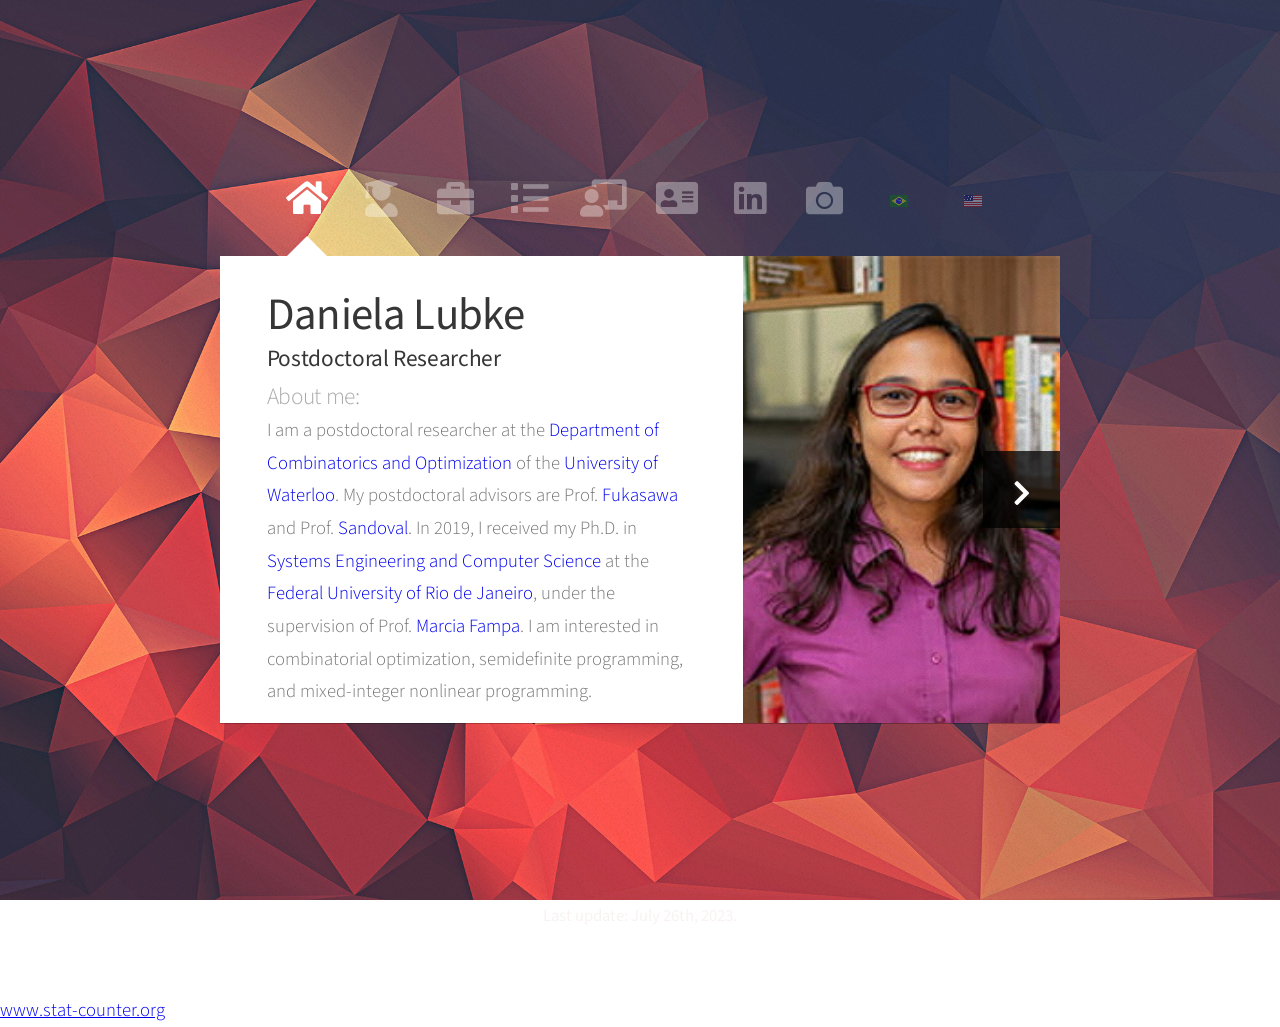
==== commit 5bb538c2: "index_update" ====
--- a/index.html
+++ b/index.html
@@ -55,7 +55,7 @@
                                         I am a  postdoctoral researcher at the
                                         
                                         
-                                        <a href= "https://uwaterloo.ca/combinatorics-and-optimization/" style="text-decoration: none;" onMouseOver="this.style.textDecoration='underline';" onMouseOut="this.style.textDecoration='none';"> Departament of Combinatorics and Optimization</a>
+                                        <a href= "https://uwaterloo.ca/combinatorics-and-optimization/" style="text-decoration: none;" onMouseOver="this.style.textDecoration='underline';" onMouseOut="this.style.textDecoration='none';"> Department of Combinatorics and Optimization</a>
 
                                          of the 
 
@@ -69,8 +69,8 @@
                                          
                                          <a href= "https://uwaterloo.ca/chemical-engineering/profile/laricard" style="text-decoration: none;" onMouseOver="this.style.textDecoration='underline';" onMouseOut="this.style.textDecoration='none';"> Sandoval</a>. 
                                         
-                                        In 2019, I received my Ph.D. degree from the 
-                                        <a href= "https://www.cos.ufrj.br/index.php/en/" style="text-decoration: none;" onMouseOver="this.style.textDecoration='underline';" onMouseOut="this.style.textDecoration='none';"> Systems Engineering and Computer Science Program</a> 
+                                        In 2019, I received my Ph.D. in 
+                                        <a href= "https://www.cos.ufrj.br/index.php/en/" style="text-decoration: none;" onMouseOver="this.style.textDecoration='underline';" onMouseOut="this.style.textDecoration='none';"> Systems Engineering and Computer Science </a> 
                                         at the 
                                         
                                         <a href= "https://ufrj.br/en/" style="text-decoration: none;" onMouseOver="this.style.textDecoration='underline';" onMouseOut="this.style.textDecoration='none';"> Federal University of Rio de Janeiro</a>,
@@ -127,10 +127,11 @@
 								</header>
 								<p>
 
-                                    Since June 2021, I am a  postdoctoral researcher at the
-                                        
-                                        
-                                    <a href= "https://uwaterloo.ca/combinatorics-and-optimization/" style="text-decoration: none;" onMouseOver="this.style.textDecoration='underline';" onMouseOut="this.style.textDecoration='none';"> Departament of Combinatorics and Optimization</a>
+                  I came to the University of Waterloo to work on a project involving an industrial partner from the analytical services sector.
+                  Since June 2021, I have been a postdoctoral researcher at the
+                                        
+                                        
+                                    <a href= "https://uwaterloo.ca/combinatorics-and-optimization/" style="text-decoration: none;" onMouseOver="this.style.textDecoration='underline';" onMouseOut="this.style.textDecoration='none';"> Department of Combinatorics and Optimization</a>
 
                                      of the 
 
@@ -143,7 +144,21 @@
                                      and Prof. 
                                      
                                      <a href= "https://uwaterloo.ca/chemical-engineering/profile/laricard" style="text-decoration: none;" onMouseOver="this.style.textDecoration='underline';" onMouseOut="this.style.textDecoration='none';"> Sandoval</a>. 
-                                    I am working with the scheduling problem.
+                                    
+                                     The main target of my project is to help our partner solve the scheduling problem for large-scale industrial production.
+                                     
+                                     
+                                     My research aims to propose a new model to integrate the personnel allocation and machine scheduling 
+                                     problem for large-scale industrial production. These two optimization problems have been studied 
+                                     independently in the literature, and there are limited studies integrating both problems and present results for 
+                                     large-scale instances. I am working with different optimization techniques to produce high-quality solutions for 
+                                     these real-world problems. 
+                                     <!--
+                                     My challenge is understanding the customers’ problems and 
+                                     presenting an alternative way to produce high-quality solutions for their problems.
+
+                                       I am working with scheduling problem. -->
+                                    
 
 
                                      <p>
@@ -151,7 +166,7 @@
                                     </p>
 
                                     
-                                    In January 2020, my article <a href="https://doi.org/10.1016/j.ejor.2019.08.027" style="text-decoration: none;" onMouseOver="this.style.textDecoration='underline';" onMouseOut="this.style.textDecoration='none';">"Parametric Convex Quadratic Relaxation of the Quadratic Knapsack Problem"</a>, was selected a <a href ="https://www.journals.elsevier.com/european-journal-of-operational-research/highlighted-articles/ejor-editors-choice-articles-january-2020" style="text-decoration: none;" onMouseOver="this.style.textDecoration='underline';" onMouseOut="this.style.textDecoration='none';">  highlighted article of EJOR</a>.
+                                    In January 2020, my article <a href="https://doi.org/10.1016/j.ejor.2019.08.027" style="text-decoration: none;" onMouseOver="this.style.textDecoration='underline';" onMouseOut="this.style.textDecoration='none';">"Parametric Convex Quadratic Relaxation of the Quadratic Knapsack Problem"</a> was selected as a <a href ="https://www.journals.elsevier.com/european-journal-of-operational-research/highlighted-articles/ejor-editors-choice-articles-january-2020" style="text-decoration: none;" onMouseOver="this.style.textDecoration='underline';" onMouseOut="this.style.textDecoration='none';">  highlighted article of EJOR</a>.
                                     The main contribution of this paper was the new valid inequalities derived from cover and knapsack inequalities for the quadratic knapsack problem. 
                                     These inequalities can also be applied to more general relaxations of binary quadratic programming problems.
                                     <p>
@@ -159,18 +174,17 @@
                                     </p>
 
                                     From November 2018 to April 2021, I was a researcher at <a href ="https://www.idados.id" style="text-decoration: none;" onMouseOver="this.style.textDecoration='underline';" onMouseOut="this.style.textDecoration='none';"> IDados</a>, 
-                                    where I developed optimization models to solve real-world problems. My main attribution was modeling and propose solutions for problems in 
-                                    public educations. I applied optimization techniques to redesigning the transport network, the schools system and to choose the best place to expand and/or build new schools.
-
+                                    where I developed optimization models to solve real-world problems. My main attribution was modeling and proposing solutions for problems in public education. 
+                                    I applied optimization techniques to redesign the transport network and school system and choose the best place to expand and build new schools.
                                     <p>
 
                                     </p>
 
 
-                                    During my Ph.D., in 2017, I was a visiting researcher in the <a href = "https://uwaterloo.ca/combinatorics-and-optimization/"style="text-decoration: none;" onMouseOver="this.style.textDecoration='underline';" onMouseOut="this.style.textDecoration='none';" >Combinatorics and Optimization department</a> 
+                                    During my Ph.D. in 2017, I was a visiting researcher in the <a href = "https://uwaterloo.ca/combinatorics-and-optimization/"style="text-decoration: none;" onMouseOver="this.style.textDecoration='underline';" onMouseOut="this.style.textDecoration='none';" >Combinatorics and Optimization department</a> 
                                     at the <a href = "https://uwaterloo.ca"style="text-decoration: none;" onMouseOver="this.style.textDecoration='underline';" onMouseOut="this.style.textDecoration='none';" >
                                         University of Waterloo</a>, 
-                                    where I worked together with Prof. <a href="http://www.math.uwaterloo.ca/~hwolkowi/" style="text-decoration: none;" onMouseOver="this.style.textDecoration='underline';" onMouseOut="this.style.textDecoration='none';"> Henry Wolkowicz </a> and Fei Wang. 
+                                    where I worked with Prof. <a href="http://www.math.uwaterloo.ca/~hwolkowi/" style="text-decoration: none;" onMouseOver="this.style.textDecoration='underline';" onMouseOut="this.style.textDecoration='none';"> Henry Wolkowicz </a> and Fei Wang. 
                                     
                                     <p>
 
@@ -220,6 +234,12 @@
 								<p>
                                     <ul>
 
+                                      <a href="docs/SlidesCAIMS2022_UBC_final.pdf" class="icon solid fa-file-pdf"><span></span></a> 
+                                      <b>Convex relaxation of the binary quadratic knapsack problem</b><br>
+                                        Canadian Applied and Industrial Mathematics Society 2022.<br>
+                                        <p style="font-size: 15px"> June 2022 - Kelowna, Canada. </p>
+
+                                        
                                         
                                         <a href="docs/poster.pdf" class="icon solid fa-file-pdf"><span></span></a> 
                                         <b>ADMM for the SDP relaxation of the QAP and QKP</b><br>
@@ -262,33 +282,7 @@
                             <!-- Papers-->
 							<article id="papers" class="panel">
 
-                                <header>
-									<h2>Ph.D. Thesis (in Portuguese)</h2>
-								</header>
-								<p>
-								<!-- ADD TEXT-->
-                                </p>
-                                
-                                <ul>
-                                    <li> <b>LUBKE, D.</b> <i>CONVEX RELAXATION AND VALID INEQUALITIES OF THE BINARY
-                                        QUADRATIC KNAPSACK PROBLEM</i>  2019.</li>
-                                    <a href=" https://www.cos.ufrj.br/uploadfile/publicacao/2893.pdf">https://www.cos.ufrj.br/uploadfile/publicacao/2893.pdf</a>
-                                    
-                                  </ul>
-
-                                  <header>
-									<h2>M.Sc. Dissertation (in Portuguese)</h2>
-								</header>
-								<p>
-								<!-- ADD TEXT-->
-                                </p>
-                                
-                                <ul>
-                                    <li> <b>LUBKE, D.</b> <i>OPTIMAL COVERING OF SOLID BODIES BY SPHERES VIA HYPERBOLIC
-                                        SMOOTHING TECHNIQUE</i> 2014.</li>
-                                    <a href=" https://www.cos.ufrj.br/uploadfile/1394623478.pdf">https://www.cos.ufrj.br/uploadfile/1394623478.pdf</a>
-                                    
-                                  </ul>
+                              
 
 
 								<header>
@@ -342,6 +336,11 @@
                                     <h2> Summary published in proceedings of conferences</h2>
                                 </header>
                               <ul>
+
+                                <li> <b>Daniela Lubke </b>; Ricardo Fukasawa; Luis Ricardez-Sandoval. <i>Integration of machine scheduling and personnel allocation for an industrial-scale analytical services facility.</i> Conference on Control, Decision and Information Technologies - CoDIT’23.</li>
+                                
+                                
+
                                 <li> Fampa, Marcia; <b>LUBKE, DANIELA CRISTINA</b>; Wang, Fei; Wolkowicz, Henry. <i>Extending cover inequalities for the quadratic knapsack problem to relaxations in lifted space.</i> XIX Latin-Iberoamerican Conference on Operations Research - CLAIO 2018.</li>
                                 <a href="http://www.sopios.org.pe/static/claio/proceeding.pdf">http://www.sopios.org.pe/static/claio/proceeding.pdf</a>
 
@@ -356,6 +355,38 @@
 
                                 
                             </ul>
+
+                            <header>
+                              <h2>Ph.D. Thesis (in Portuguese)</h2>
+                            </header>
+                            <p>
+                            <!-- ADD TEXT-->
+                                            </p>
+                                            
+                                            <ul>
+                                                <li> <b>LUBKE, D.</b> <i>CONVEX RELAXATION AND VALID INEQUALITIES OF THE BINARY
+                                                    QUADRATIC KNAPSACK PROBLEM</i>  2019.</li>
+                                                <a href=" https://www.cos.ufrj.br/uploadfile/publicacao/2893.pdf">https://www.cos.ufrj.br/uploadfile/publicacao/2893.pdf</a>
+                                                
+                                              </ul>
+            
+                                              <header>
+                              <h2>M.Sc. Dissertation (in Portuguese)</h2>
+                            </header>
+                            <p>
+                            <!-- ADD TEXT-->
+                                            </p>
+                                            
+                                            <ul>
+                                                <li> <b>LUBKE, D.</b> <i>OPTIMAL COVERING OF SOLID BODIES BY SPHERES VIA HYPERBOLIC
+                                                    SMOOTHING TECHNIQUE</i> 2014.</li>
+                                                <a href=" https://www.cos.ufrj.br/uploadfile/1394623478.pdf">https://www.cos.ufrj.br/uploadfile/1394623478.pdf</a>
+                                                
+                                              </ul>
+
+
+
+
                           </article>
 
                                               						<!-- Photos -->
@@ -374,34 +405,40 @@
                                                                       <div class="slideshow-container">
             
                                                                         <div class="mySlides fade">
-                                                                          <div class="numbertext">1 / 6</div>
+                                                                          <div class="numbertext">1 / 7</div>
                                                                           <img src="images/talks/SBPO2015.jpeg" style="width:100%">
                                                                           <div class="textPhoto">Simpósio Brasileiro de Pesquisa Operacional 2015, Porto de Galinhas, Brazil</div>
                                                                         </div>
                                                                         <div class="mySlides fade">
-                                                                          <div class="numbertext">2 / 6</div>
-                                                                          <img src="images/talks/SBPO2014.jpeg" style="width:100%">
+                                                                          <div class="numbertext">2 / 7</div>
+                                                                          <img src="images/talks/sbpo2014.jpeg" style="width:100%">
                                                                           <div class="textPhoto">Simpósio Brasileiro de Pesquisa Operacional 2014 - Bahia, Brazil</div>
                                                                         </div>
                                                                         <div class="mySlides fade">
-                                                                          <div class="numbertext">3 / 6</div>
+                                                                          <div class="numbertext">3 / 7</div>
                                                                           <img src="images/talks/MIC2015.jpeg" style="width:100%">
                                                                           <div class="textPhoto">Metaheuristics International Conference (MIC 2015) - Agadir, Morocco</div>
                                                                         </div>
                                                                         <div class="mySlides fade">
-                                                                          <div class="numbertext">4 / 6</div>
+                                                                          <div class="numbertext">4 / 7</div>
                                                                           <img src="images/talks/IPCO2017.jpeg" style="width:100%">
                                                                           <div class="textPhoto">Integer Programming and Combinatorial Optimization 2017 - Waterloo, Canada</div>
                                                                         </div>
                                                                         <div class="mySlides fade">
-                                                                          <div class="numbertext">5 / 6</div>
+                                                                          <div class="numbertext">5 / 7</div>
                                                                           <img src="images/talks/tese_1.jpeg" style="width:100%">
                                                                           <div class="textPhoto">Thesis defense 2019 - Rio de Janeiro, Brazil</div>
                                                                         </div>
                                                                         <div class="mySlides fade">
-                                                                          <div class="numbertext">6 / 6</div>
+                                                                          <div class="numbertext">6 / 7</div>
                                                                           <img src="images/talks/tese_2.jpeg" style="width:100%">
                                                                           <div class="textPhoto">Thesis defense 2019 - Rio de Janeiro, Brazil</div>
+                                                                        </div>
+
+                                                                        <div class="mySlides fade">
+                                                                          <div class="numbertext">7 / 7</div>
+                                                                          <img src="images/talks/CAIMS2022.jpg" style="width:100%">
+                                                                          <div class="textPhoto">Canadian Applied and Industrial Mathematics Society 2022 - Kelowna, Canada</div>
                                                                         </div>
                                                                         
                                                                         
@@ -471,7 +508,7 @@
                         
                         
 
-                        <b style="color:rgb(248, 243, 242); font-size:120%;">Last update:  June 16, 2021.</b>
+                        <b style="color:rgb(248, 243, 242); font-size:120%;">Last update:  July 26th, 2023.</b>
 
                         
 
